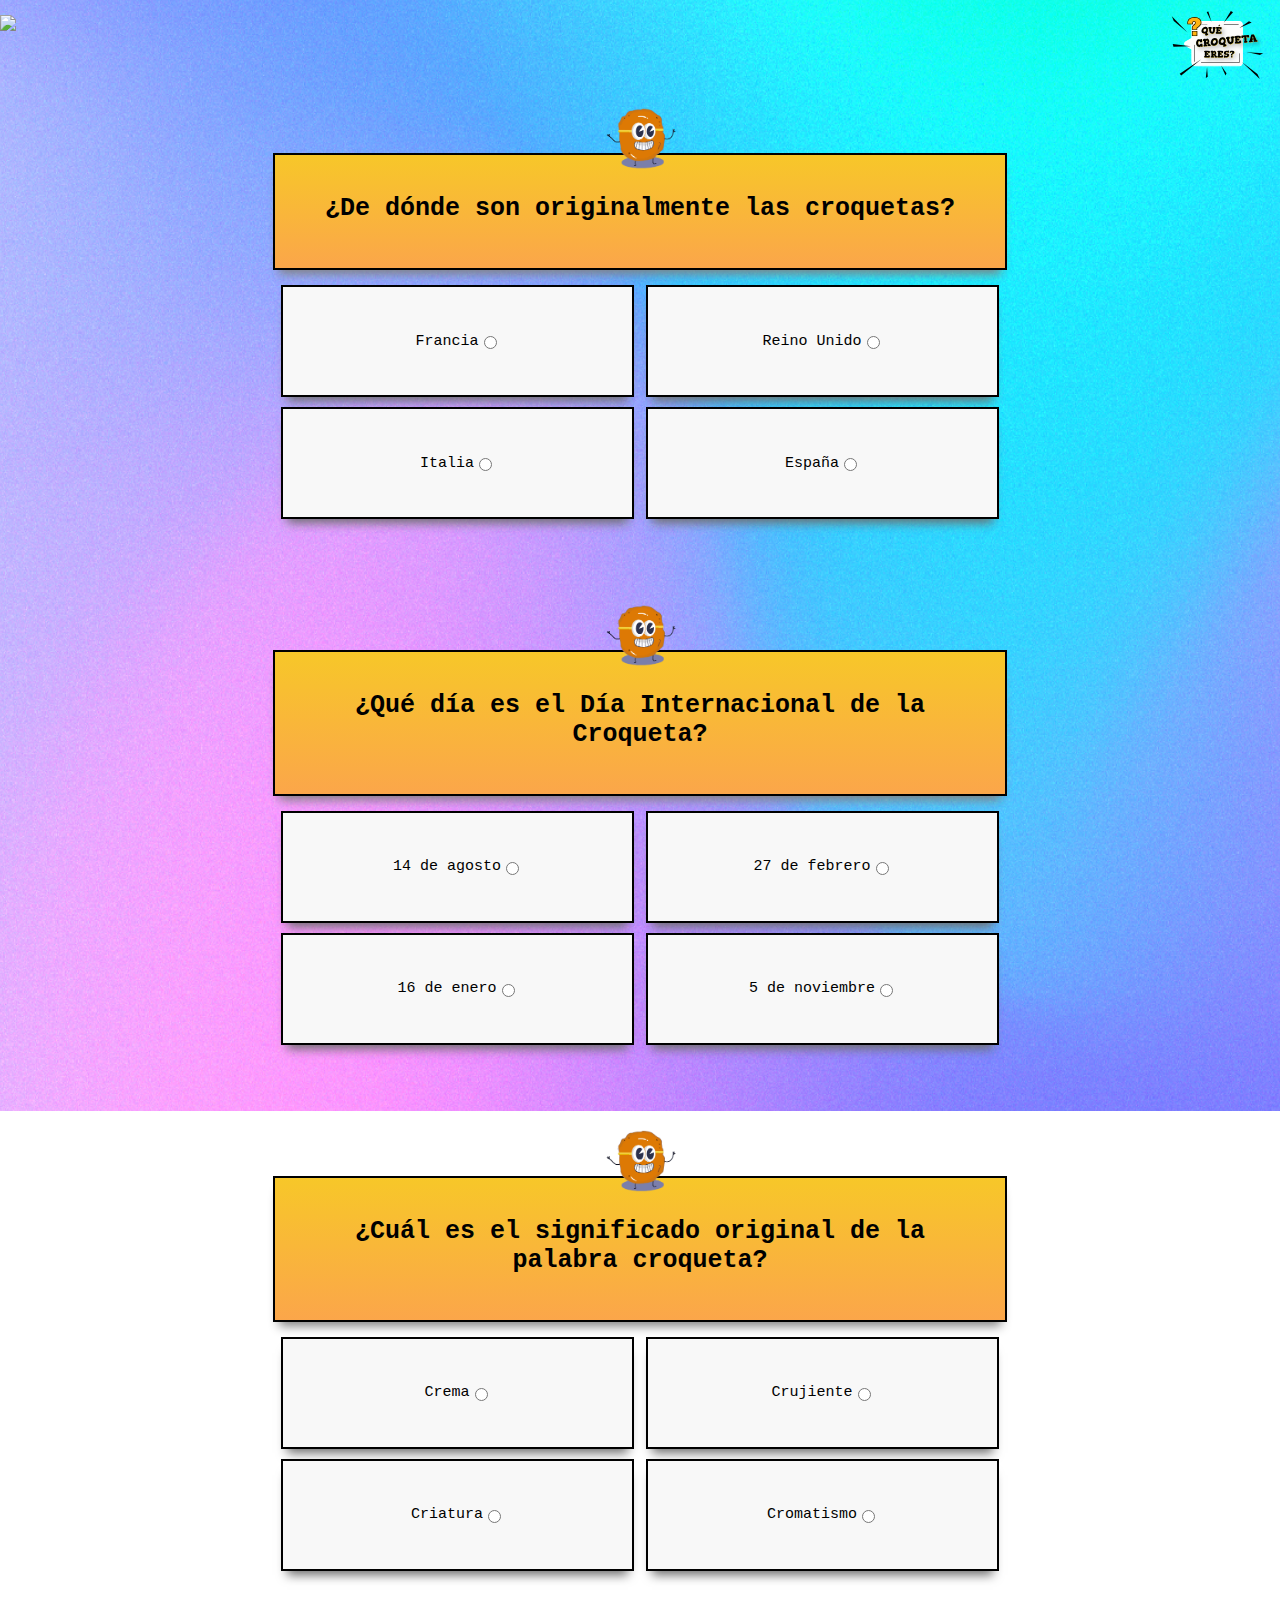
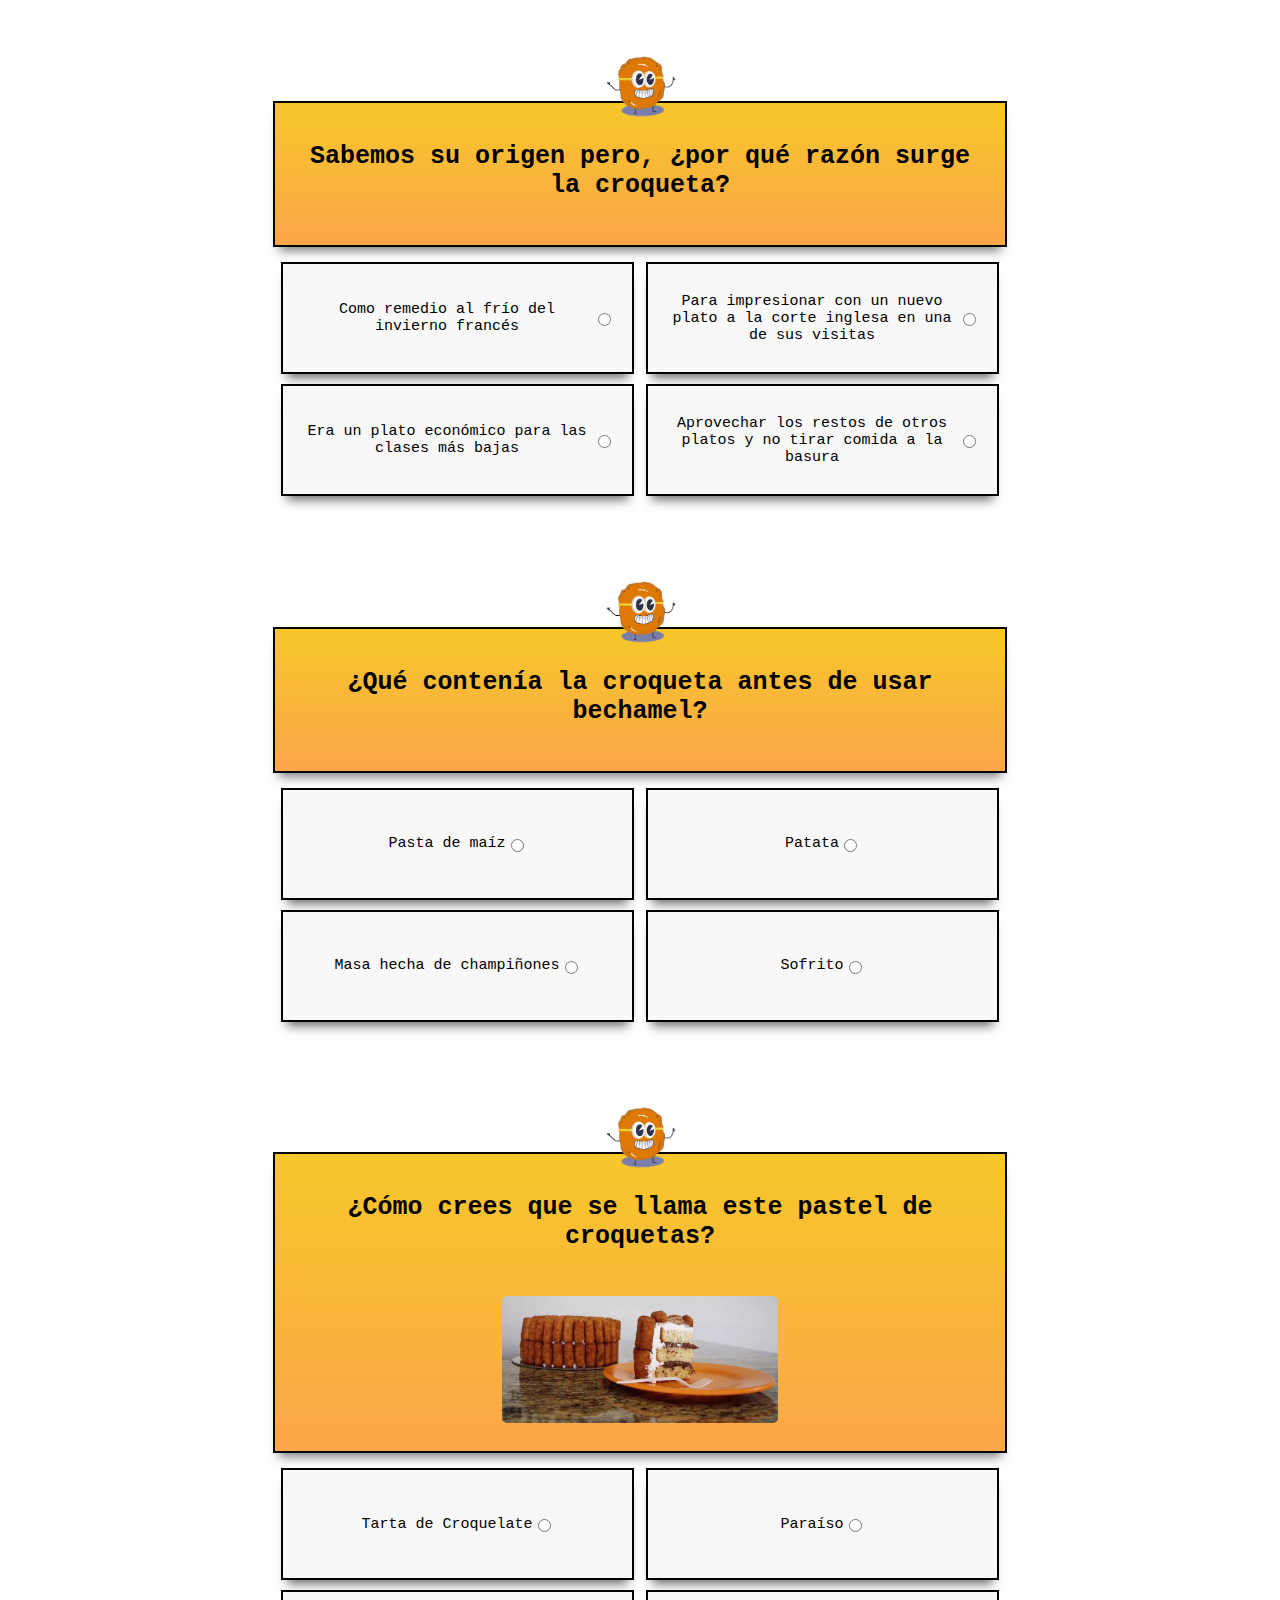
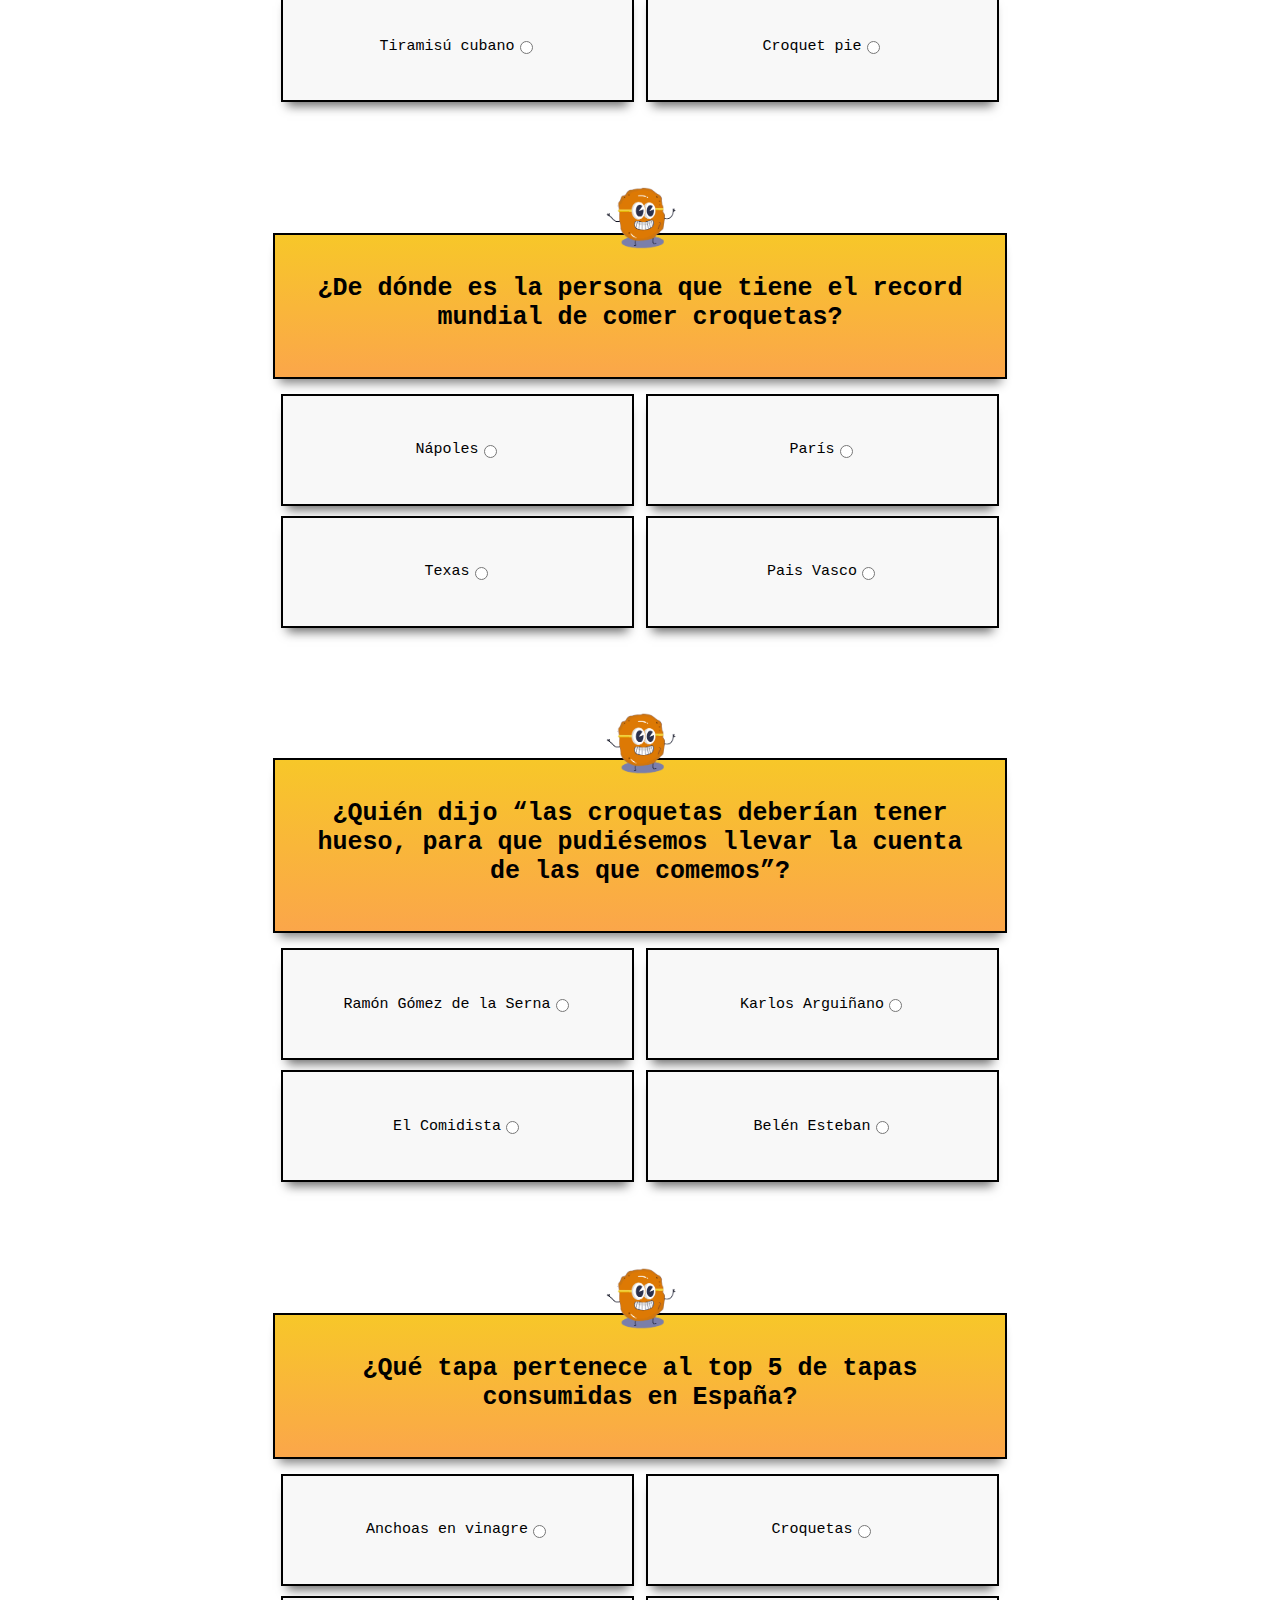
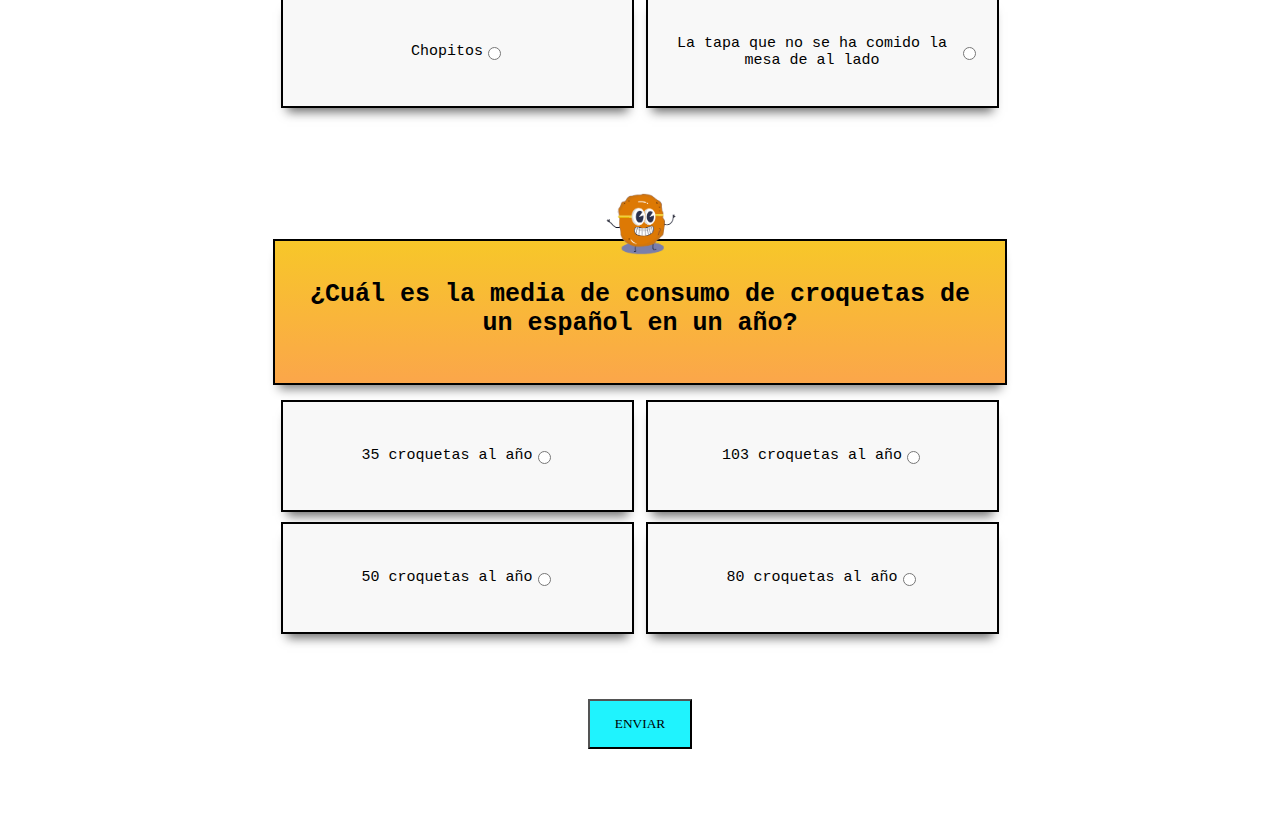
==== pages/quiz.html @ e708dcd0 "first commit" ====
<!DOCTYPE html>
<html lang="en">
<head>
    <meta charset="UTF-8">
    <meta http-equiv="X-UA-Compatible" content="IE=edge">
    <meta name="viewport" content="width=device-width, initial-scale=1.0">
    <title>Quiz</title>
    <link rel="stylesheet" href="/css/styles.css">
    <link rel="shortcut icon" href="/media/bg/favicon-05.png" type="image/x-icon">
</head>
<body class="body-quiz">

     <header class="header-div">
          <div class="atras-div">
               <a href="/index.html">
               <img src="https://img.icons8.com/ios/50/000000/back--v1.png" class="atras-img"/>
               </a>
          </div>
          <div id="logo-header-div">
               <img src="/media/bg/outlines/top-dcha-01.svg" alt="logo header" id="logo-header-img">
          </div>
     </header>
     <section id="formulario">
          <form name="formulario" class="clase-formulario" id="formulario1">
               
               <fieldset id="origen">
                    <div class="pregunta">
                         <img src="/media/bg/favicon-05.png" alt="croqueta-horizontal" class="croqueta-img-pregunta">
                         <legend>¿De dónde son originalmente las croquetas?</legend>
                    </div>     
                 
                       
                    <div class="respuestas-div">
     
                         <div class="respuestas-caja correcta1">
                              <label for="francia1">Francia</label>
                              <input id="francia1" type="radio" name="origen" value="Francia" required>
                         </div>
                         <div class="respuestas-caja incorrecta1">
                              <label for="reino-unido1">Reino Unido</label>
                              <input id="reino-unido1" type="radio" name="origen" value="Reino_Unido" required>
                         </div>
                
                         <div class="respuestas-caja incorrecta1">
                              <label for="italia1">Italia</label>
                              <input id="italia1" type="radio" name="origen" value="Italia" required>
                         </div>
                         <div class="respuestas-caja incorrecta1">
                              <label for="espanya1">España</label>
                              <input id="espanya1" type="radio" name="origen" value="España" required>
                         </div>
             
                    </div>
     
               </fieldset>
       
                <fieldset id="dia-internacional">
                    <div class="pregunta">
                         <img src="/media/bg/favicon-05.png" alt="croqueta-horizontal" class="croqueta-img-pregunta">
                         <legend>¿Qué día es el Día Internacional de la Croqueta?</legend>
                    </div>     
          
                    <div class="respuestas-div">
                         <div class="respuestas-caja incorrecta2">
                              <label for="dia14">14 de agosto</label>
                              <input id="dia14" type="radio" name="dia" value="14" required>
                         </div>
                         <div class="respuestas-caja incorrecta2">
                              <label for="dia27">27 de febrero</label>
                              <input id="dia27" type="radio" name="dia" value="27" required>
                         </div>
                         <div class="respuestas-caja correcta2">
                              <label for="dia16">16 de enero</label>
                              <input id="dia16" type="radio" name="dia" value="16" required>
                         </div>
                         <div class="respuestas-caja incorrecta2">
                              <label for="dia5">5 de noviembre</label>
                              <input id="dia5" type="radio" name="dia" value="5" required>
                         </div>
               </div>
       
               </fieldset>
       
               <fieldset id="significado">
                    <div class="pregunta">
                         <img src="/media/bg/favicon-05.png" alt="croqueta-horizontal" class="croqueta-img-pregunta">
                         <legend>¿Cuál es el significado original de la palabra croqueta?</legend>
                    </div>
          
                 <div class="respuestas-div">
                      <div class="respuestas-caja incorrecta3">
                         <label for="crema3">Crema</label>
                         <input id="crema3" type="radio" name="significado" value="crema" required>
                     </div>
                     <div class="respuestas-caja incorrecta3">
                         <label for="crujiente3">Crujiente
                         </label>
                         <input id="crujiente3" type="radio" name="significado" value="crujiente" required>
                    </div>
                   <div class="respuestas-caja correcta3">
                         <label for="criatura3">Criatura</label>
                         <input id="criatura3" type="radio" name="significado" value="criatura" required>
                    </div>
                    <div class="respuestas-caja incorrecta3">
                         <label for="cromatismo3">Cromatismo</label>
                        <input id="cromatismo3" type="radio" name="significado" value="cromatismo" required>
                    </div>
               </div>
       
               </fieldset>
       
               <fieldset id="razón">
                    <div class="pregunta">
                         <img src="/media/bg/favicon-05.png" alt="croqueta-horizontal" class="croqueta-img-pregunta">
                         <legend>Sabemos su origen pero, ¿por qué razón surge la croqueta?</legend>
                    </div>
                
                 <div class="respuestas-div">
                      <div class="respuestas-caja incorrecta4">
                         <label for="frio4">Como remedio al frío del invierno francés</label>
                         <input id="frio4" type="radio" name="razon" value="frio" required>
                     </div>
                     <div class="respuestas-caja incorrecta4">
                         <label for="corte4">Para impresionar con un nuevo plato a la corte inglesa en una de sus visitas
                         </label>
                         <input id="corte4" type="radio" name="razon" value="corte" required>
                    </div>
                   <div class="respuestas-caja incorrecta4">
                         <label for="economica4">Era un plato económico para las clases más bajas </label>
                         <input id="economica4" type="radio" name="razon" value="economico" required>
                    </div>
                    <div class="respuestas-caja correcta4">
                         <label for="aprovechar4">Aprovechar los restos de otros platos y no tirar comida a la basura</label>
                        <input id="aprovechar4" type="radio" name="razon" value="aprovechar" required>
                    </div>
               </div>
       
               </fieldset>
          
         
               <fieldset id="bechamel">
                    <div class="pregunta">
                         <img src="/media/bg/favicon-05.png" alt="croqueta-horizontal" class="croqueta-img-pregunta">
                         <legend>¿Qué contenía la croqueta antes de usar bechamel?</legend>
                    </div>

                 <div class="respuestas-div">
                      <div class="respuestas-caja incorrecta5">
                         <label for="maiz5">Pasta de maíz</label>
                         <input id="maiz5" type="radio" name="contenido" value="maiz" required>
                     </div>
                     <div class="respuestas-caja correcta5">
                         <label for="patata5">Patata
                         </label>
                         <input id="patata5" type="radio" name="contenido" value="patata" required>
                    </div>
                   <div class="respuestas-caja incorrecta5">
                         <label for="champiñones5">Masa hecha de champiñones</label>
                         <input id="champiñones5" type="radio" name="contenido" value="champiñones" required>
                    </div>
                    <div class="respuestas-caja incorrecta5">
                         <label for="sofrito5">Sofrito</label>
                        <input id="sofrito5" type="radio" name="contenido" value="sofrito" required>
                    </div>
               </div>
       
               </fieldset>
     
               <fieldset id="pastel">
                    <div class="pregunta">
                         <img src="/media/bg/favicon-05.png" alt="croqueta-horizontal" class="croqueta-img-pregunta">
                         <legend>¿Cómo crees que se llama este pastel de croquetas?</legend>
                         <img src="/media/tarta_croquetas.jpg" alt="tarta-croquetas" id="foto-tarta">
                    </div>
                 <div class="respuestas-div">
                      <div class="respuestas-caja incorrecta6">
                         <label for="croquelate6">Tarta de Croquelate</label>
                         <input id="croquelate6" type="radio" name="pastel" value="croquelate" required>
                     </div>
                     <div class="respuestas-caja incorrecta6">
                         <label for="paraiso6">Paraíso
                         </label>
                         <input id="paraiso6" type="radio" name="pastel" value="paraiso" required>
                    </div>
                   <div class="respuestas-caja correcta6">
                         <label for="cubano6">Tiramisú cubano</label>
                         <input id="cubano6" type="radio" name="pastel" value="cubano" required>
                    </div>
                    <div class="respuestas-caja incorrecta6">
                         <label for="croquet6">Croquet pie</label>
                        <input id="croquet6" type="radio" name="pastel" value="croquet" required>
                    </div>
               </div>
       
               </fieldset>
       
               <fieldset id="record-mundial">
                    <div class="pregunta">
                         <img src="/media/bg/favicon-05.png" alt="croqueta-horizontal" class="croqueta-img-pregunta">
                         <legend>¿De dónde es la persona que tiene el record mundial de comer croquetas?</legend>
                    </div>
                
                 <div class="respuestas-div">
                      <div class="respuestas-caja incorrecta7">
                         <label for="napoles7">Nápoles</label>
                         <input id="napoles7" type="radio" name="record" value="napoles" required>
                     </div>
                     <div class="respuestas-caja incorrecta7">
                         <label for="paris7">París
                         </label>
                         <input id="paris7" type="radio" name="record" value="paris" required>
                    </div>
                   <div class="respuestas-caja incorrecta7">
                         <label for="texas7">Texas</label>
                         <input id="texas7" type="radio" name="record" value="texas" required>
                    </div>
                    <div class="respuestas-caja correcta7">
                         <label for="pais-vasco7">Pais Vasco</label>
                        <input id="pais-vasco7" type="radio" name="record" value="pais_vasco" required>
                    </div>
               </div>
       
               </fieldset>
       
               <fieldset id="quote">
                    <div class="pregunta">
                         <img src="/media/bg/favicon-05.png" alt="croqueta-horizontal" class="croqueta-img-pregunta">
                         <legend>¿Quién dijo “las croquetas deberían tener hueso, para que pudiésemos llevar la cuenta de las que comemos”?</legend>
                    </div>
                 
                 <div class="respuestas-div">
                      <div class="respuestas-caja correcta8">
                         <label for="ramon8">Ramón Gómez de la Serna</label>
                         <input id="ramon8" type="radio" name="dicho" value="ramon" required>
                     </div>
                     <div class="respuestas-caja incorrecta8">
                         <label for="karlos8">Karlos Arguiñano
                         </label>
                         <input id="karlos8" type="radio" name="dicho" value="karlos" required>
                    </div>
                   <div class="respuestas-caja incorrecta8">
                         <label for="comidista8">El Comidista</label>
                         <input id="comidista8" type="radio" name="dicho" value="comidista" required>
                    </div>
                    <div class="respuestas-caja incorrecta8">
                         <label for="belen8">Belén Esteban</label>
                        <input id="belen8" type="radio" name="dicho" value="belen" required>
                    </div>
               </div>
       
               </fieldset>
       
               <fieldset id="top5">
                    <div class="pregunta">
                         <img src="/media/bg/favicon-05.png" alt="croqueta-horizontal" class="croqueta-img-pregunta">
                         <legend>¿Qué tapa pertenece al top 5 de tapas consumidas en España?</legend>
                    </div> 
            
                 <div class="respuestas-div">
                      <div class="respuestas-caja incorrecta9">
                         <label for="tapas1">Anchoas en vinagre</label>
                         <input id="tapas1" type="radio" name="top" value="anchoas">
                     </div>
                     <div class="respuestas-caja correcta9">
                         <label for="tapas2">Croquetas
                         </label>
                         <input id="tapas2" type="radio" name="top" value="croquetas">
                    </div>
                   <div class="respuestas-caja incorrecta9">
                         <label for="tapas3">Chopitos</label>
                         <input id="tapas3" type="radio" name="top" value="chopitos">
                    </div>
                    <div class="respuestas-caja incorrecta9">
                         <label for="tapas4">La tapa que no se ha comido la mesa de al lado</label>
                        <input id="tapas4" type="radio" name="top" value="lado">
                    </div>
               </div>
       
               </fieldset>
      
               <fieldset id="consumo-medio">
                    <div class="pregunta">
                         <img src="/media/bg/favicon-05.png" alt="croqueta-horizontal" class="croqueta-img-pregunta">
                         <legend>¿Cuál es la media de consumo de croquetas de un español en un año?</legend>
                    </div>
                 
                 <div class="respuestas-div">
                      <div class="respuestas-caja incorrecta10">
                         <label for="35-croquetas">35 croquetas al año</label>
                         <input id="35-croquetas" type="radio" name="media" value="35" required>
                     </div>
                     <div class="respuestas-caja incorrecta10">
                         <label for="103-croquetas">103 croquetas al año
                         </label>
                         <input id="103-croquetas" type="radio" name="media" value="103" required>
                    </div>
                   <div class="respuestas-caja incorrecta10">
                         <label for="50-croquetas">50 croquetas al año</label>
                         <input id="50-croquetas" type="radio" name="media" value="50" required>
                    </div>
                    <div class="respuestas-caja correcta10">
                         <label for="80-croquetas">80 croquetas al año</label>
                        <input id="80-croquetas" type="radio" name="media" value="80" required>
                    </div>
               </div>
       
               </fieldset>  


            <section id="boton-submit">
               <button type="submit" class="submit-button">ENVIAR</button>
            </section>

          </form>
    </section>
    <section id="div-resultados">
     <div name="close" id="container-foto-resultado">
          <div id="close-button" onclick="closeFunction()">X
          </div>
     </div>
    </section>
    <div name="reset" id="reset-button-div"></div>
<script src="/js/script.js"></script>
</body>
</html>
---- css/styles.css ----
html, body {
	width: 100%;
    height: 100%;
    margin: 0;
}

/* *{
    border: 2px dotted red; ;
}   */

@import url('https://fonts.googleapis.com/css2?family=Acme&display=swap');
@import url('https://fonts.googleapis.com/css2?family=Gorditas:wght@400;700&display=swap');
/*font-family: 'Gorditas', cursive;*/

/*_________INDEX__________*/
#body-index{
    display: flex;
    background-image: url(/media/bg/background-01.svg);
    background-size: cover;
    background-repeat: no-repeat;
    background-position: center;
    background-attachment: fixed;
    height: 90vh;
    flex-direction: column;
    align-items: center;
    place-content: space-between;
}


/*boton Empezar Index*/
.button-div{
    display: flex;
    align-self: flex-end;
    width: 100%;
    flex-direction: column;
    align-items: center;
}

.button-img{
    display: flex;
    justify-content: center;
    max-width: 300px;
    height: auto;
    width: 90%;
    transition: all .2s ease-in-out;
}

.button-img:hover{
    transform: scale(1.1);
}

#anchorDiv{
    display: flex;
    justify-content: center;
}



/*Croqueta img*/
.croqueta-img{
    max-width: 320px;
    width: 90%;
}
.croqueta-div{
    display: flex;
    width: 100%;
    margin-top: 30px;
    justify-content: center;
}

/*div párrafo*/
.div-parr{
    display: flex;
    width: 100%;
    justify-content: center;
    max-width: 300px;
}
.parr-index{
    font-family:monospace;
    margin-top: 0;
    text-align: center;
    font-size: 21px;
    margin-left: 9px;
    margin-right: 9px;
}




/*________QUIZ PAGE_______*/
.body-quiz {
    background-image: url(/media/bg/background-01.svg);
    background-size: cover;
    background-repeat: no-repeat;
    background-position: center;
    background-attachment: fixed;
}

fieldset{
    height: 100%;
    margin-top: 60px;
    border: none;
    display: flex;
    flex-direction: column;
    align-items: center;
    margin-left: 0;
    margin-right: 0;
    padding-bottom: 131px;
}

.croqueta-img-pregunta{
    z-index: 1;
    margin-top: -100px;
    width: 75px;
}



/*boton atras*/
.atras-img{
    transition: all .2s ease-in-out;
   
}
.atras:hover{
    transform: scale(1.1);
}
.atras-div{
    display: flex;
    align-items: flex-start;
    margin-top: 15px;
}



/* imagen HEADER */
.header-div{
    display: flex;
    justify-content: space-between;
    width: 100%;
    height: fit-content;
    
}
#logo-header-div{
    margin-top: 6px;
    margin-right: 5px;
}

#logo-header-img{
    min-width: 105px;
    margin-right: 5px;

}



/*QUIZ*/
.tarjeta img{
    display: block;
    margin: 10px auto;
    max-width: 300px;
    max-height: 100px;
    text-align: center;
    width: 130px;
    height: 90px;
    border-radius: 10px;
}

.tarjeta img:hover{
    opacity: 0.6;
    transition: 0.3s;
}

legend{
    padding-bottom: 45px;
    padding-top: 10px;
    padding-left: 20px;
    padding-right: 20px;
}


.pregunta{
    border: 2px solid black;
    font-weight: bold;
    text-align: center;
    color: black;
    font-size: 25px;
    font-family: monospace;
    opacity: 100%;
    height: fit-content;
    box-shadow: 0px 10px 10px -6px grey;
    background: linear-gradient(rgb(247, 199, 41), #fba64a);
    min-width: fit-content;
    width: 100%;
}

.respuestas-div{
    text-align: center;
    display: flex;
    flex-direction: column;
    border-radius: 5px;
    justify-content: center;
    width: 100%;
}

.respuestas-caja{
    border: 2px solid black;
    background-color: #f8f8f8;
    padding: 18px;
    margin-top: 10px;
    height: 40px;
    box-shadow: 0px 10px 10px -6px rgb(109 109 109);
    display: flex;
    justify-content: center;
    align-items: center;
}


label{
    color: rgb(0, 0, 0);
    text-align: center;
    font-family: monospace;
    font-size: 15px;
}

.myStyle{
    background-color: green;
}

.myStyle1{
    background-color: red;
}


#botones-final{
    display: flex;
    flex-direction: row;
    justify-content: space-around;
    padding: 15px;
}


/*CLOSE button*/
#close-button{
    padding: 10px;
	width: 50px;
	cursor: pointer;
	margin-top: 10px;
	margin-bottom: 10px;
	display: inline-block;
    color: white;
    font-size: 25px;
    font-family: fantasy;
    font-weight:bolder;
    text-align: center;
    opacity: 0;
}

#close-button:hover{
	opacity: .8;
}


/*RESET button*/
#reset-button-div{
    display: none;
    flex-direction: row;
    justify-content: space-around;
    padding: 15px;
}

#reset-button{
    background-color: #cc4cd8;
    color: white;
    padding: 15px 25px;
    text-decoration: none;
    font-family: 'Gorditas', cursive;
}
#reset-button:hover{
    background-color: #1ff3fe;
    color: black;
  }



/*boton radius*/
/* input{
    opacity: .0;
} */


#foto-tarta{
    max-width: 276px;
    margin-bottom: 20px;
    border-radius: 5px;
}


/*submit button*/

.submit-button {
    background-color: #1ff3fe;
    color: black;
    padding: 15px 25px;
    text-decoration: none;
    font-family: 'Gorditas', cursive;
  }
  
  .submit-button:hover {
    background-color: #cc4cd8;
    color: white;
  }

   #boton-submit{
    display: flex;
    justify-content: center;
   }


  .container{
    width: 100%;
    height: 100vh;
    position: fixed;
    margin: 0;
    padding: 0;
    display: flex;
    background-color: rgb(41 41 41 / 90%);
    flex-direction: column;
    align-content: center;
    align-items: center;
    justify-content: center;
    bottom: 0px;
}

.div-resultados{
    width: 100%;
    display: flex;
    animation-timing-function: ease-in-out;
}


.clasefoto{
    width: 80%;
    height: auto;
    text-align: center;
    border-radius: 10px;
    border: 4px solid black;
}

.claseparrafo{
    font-size: 20px;
    font-family: monospace;
    font-weight: bolder;
    text-decoration: underline;
    color: white;

}





/*MEDIA QUERY*/
@media only screen and (min-width: 768px) {
   

    .body-quiz{
        flex-wrap: wrap;
        min-width: none;
        justify-content: center;
    }

 /*    .pregunta{
       min-width: fit-content;
    } */

    .respuestas-div{
        display: flex;
        flex-wrap: wrap;
        flex-direction: row;
        margin-top: 10px;
        justify-content: space-around;
        
    }

    .respuestas-caja {
        width: 100%;
        height: 8vh;
        margin: 5px;
        max-width: 43%;
    }

    #formulario{
        width: 100%;
    justify-content: center;
    display: flex;
    }

    .clasefoto{
        width: 50%;
    }

    .clase-formulario{
        max-width: 100%;
    }

    fieldset{
        height: auto;
        padding-bottom: 60px;
        max-width: 730px;
    }

 
  }
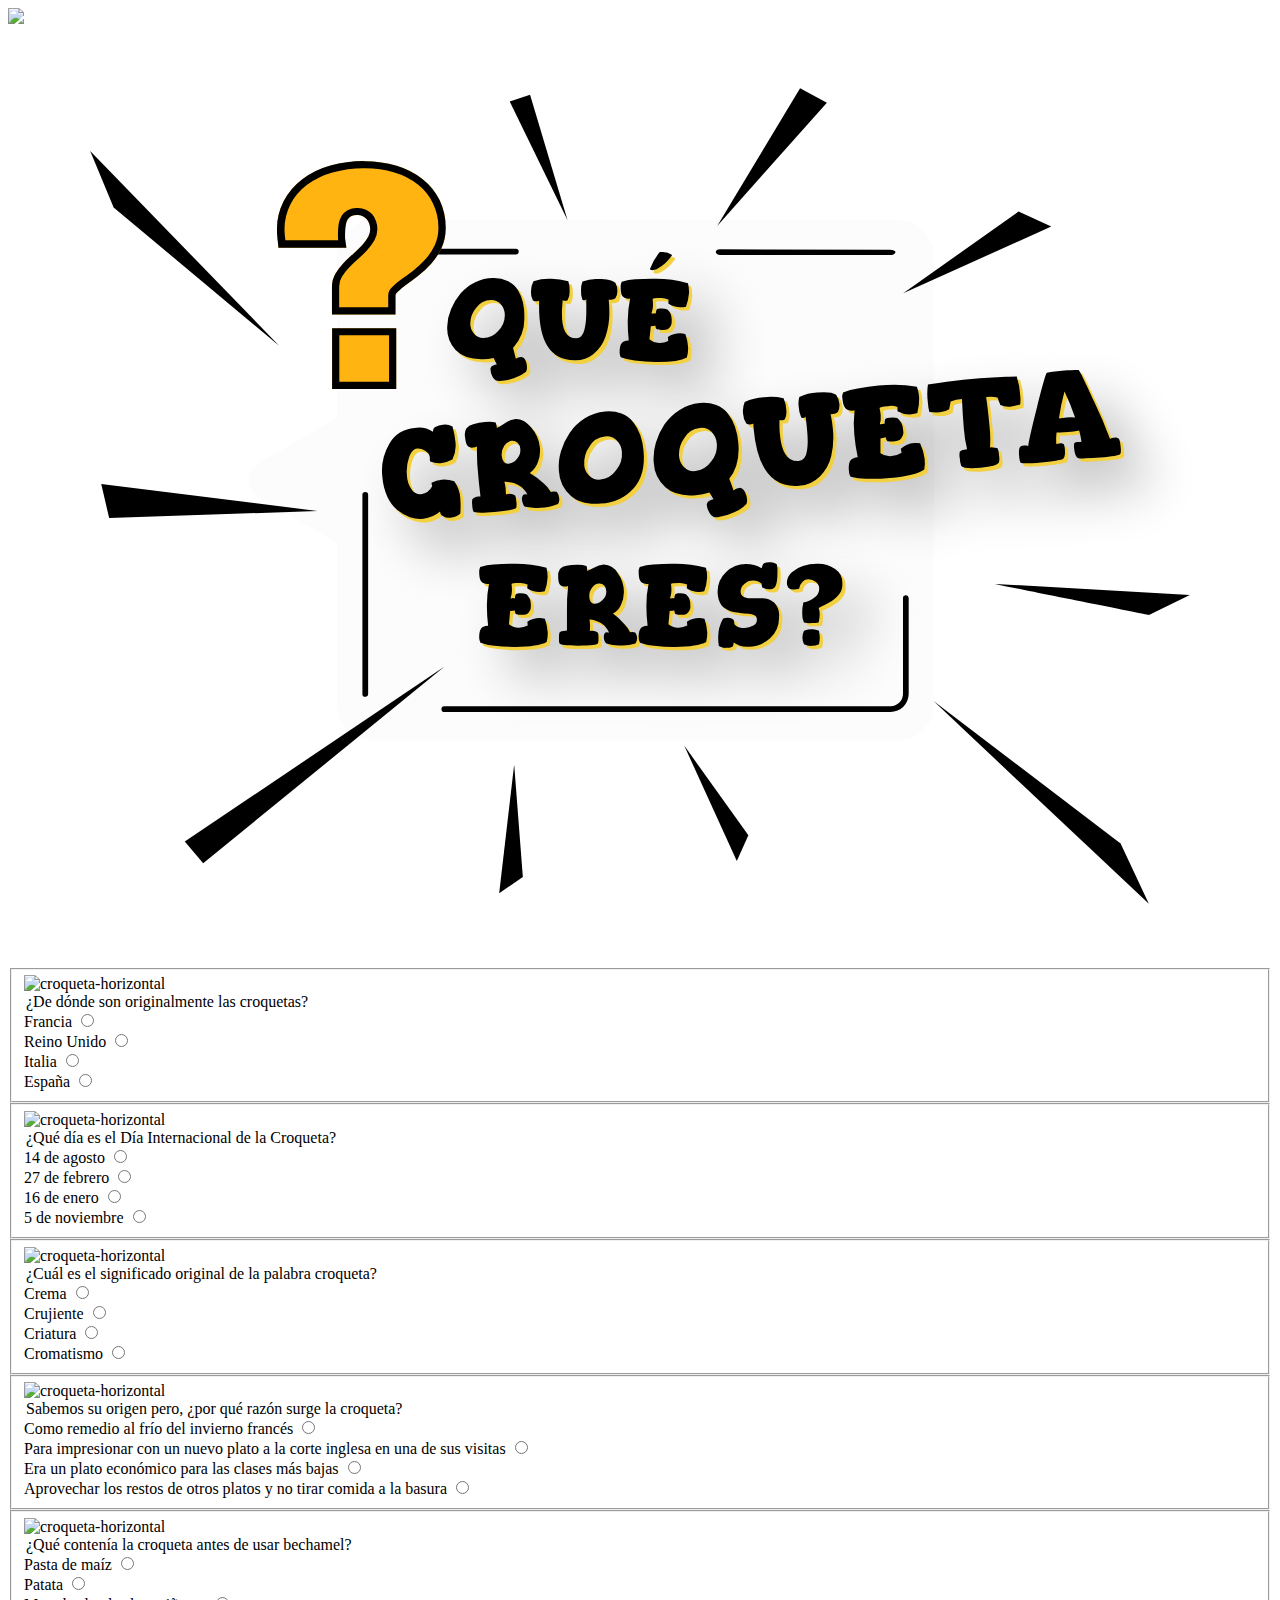
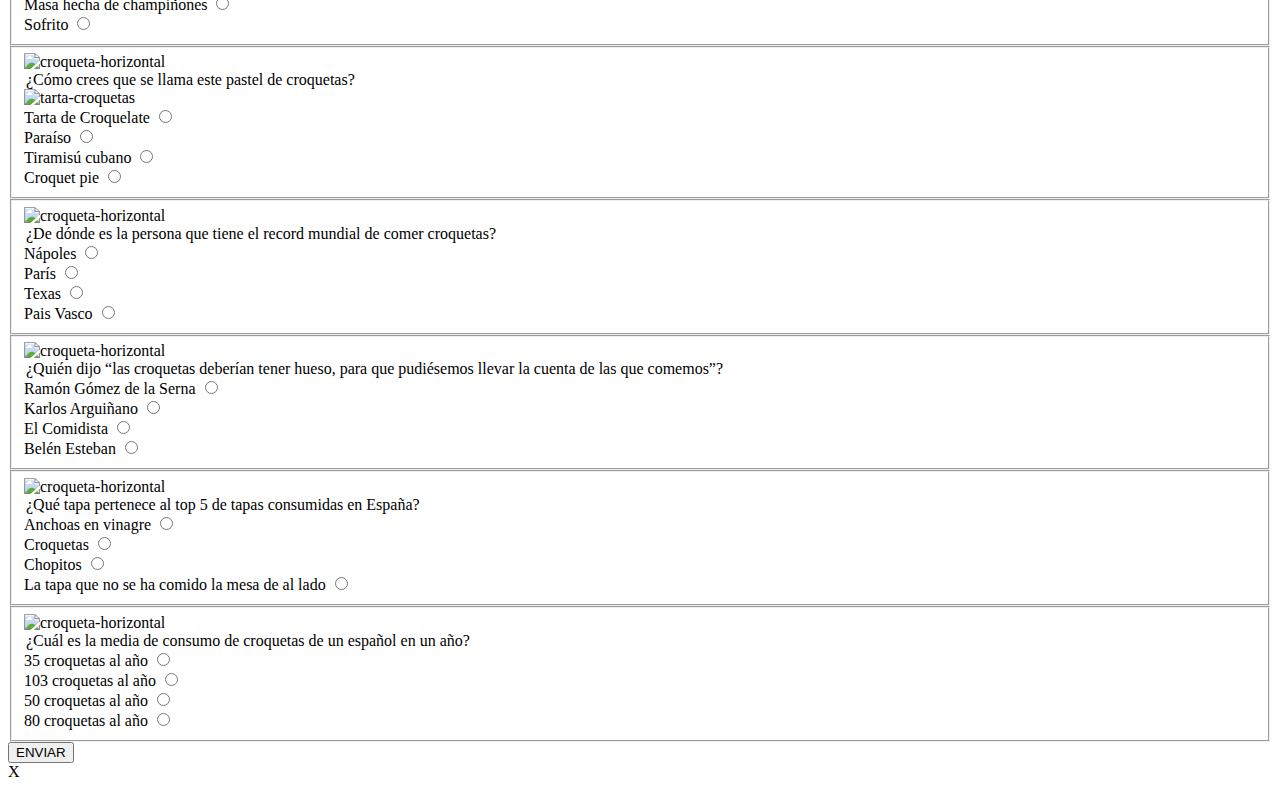
==== commit ca890c2c: "UPDATE: remove / quiz.html" ====
--- a/pages/quiz.html
+++ b/pages/quiz.html
@@ -5,8 +5,8 @@
     <meta http-equiv="X-UA-Compatible" content="IE=edge">
     <meta name="viewport" content="width=device-width, initial-scale=1.0">
     <title>Quiz</title>
-    <link rel="stylesheet" href="/css/styles.css">
-    <link rel="shortcut icon" href="/media/bg/favicon-05.png" type="image/x-icon">
+    <link rel="stylesheet" href="css/styles.css">
+    <link rel="shortcut icon" href="media/bg/favicon-05.png" type="image/x-icon">
 </head>
 <body class="body-quiz">
 
@@ -25,7 +25,7 @@
                
                <fieldset id="origen">
                     <div class="pregunta">
-                         <img src="/media/bg/favicon-05.png" alt="croqueta-horizontal" class="croqueta-img-pregunta">
+                         <img src="media/bg/favicon-05.png" alt="croqueta-horizontal" class="croqueta-img-pregunta">
                          <legend>¿De dónde son originalmente las croquetas?</legend>
                     </div>     
                  
@@ -56,7 +56,7 @@
        
                 <fieldset id="dia-internacional">
                     <div class="pregunta">
-                         <img src="/media/bg/favicon-05.png" alt="croqueta-horizontal" class="croqueta-img-pregunta">
+                         <img src="media/bg/favicon-05.png" alt="croqueta-horizontal" class="croqueta-img-pregunta">
                          <legend>¿Qué día es el Día Internacional de la Croqueta?</legend>
                     </div>     
           
@@ -83,7 +83,7 @@
        
                <fieldset id="significado">
                     <div class="pregunta">
-                         <img src="/media/bg/favicon-05.png" alt="croqueta-horizontal" class="croqueta-img-pregunta">
+                         <img src="media/bg/favicon-05.png" alt="croqueta-horizontal" class="croqueta-img-pregunta">
                          <legend>¿Cuál es el significado original de la palabra croqueta?</legend>
                     </div>
           
@@ -111,7 +111,7 @@
        
                <fieldset id="razón">
                     <div class="pregunta">
-                         <img src="/media/bg/favicon-05.png" alt="croqueta-horizontal" class="croqueta-img-pregunta">
+                         <img src="media/bg/favicon-05.png" alt="croqueta-horizontal" class="croqueta-img-pregunta">
                          <legend>Sabemos su origen pero, ¿por qué razón surge la croqueta?</legend>
                     </div>
                 
@@ -140,7 +140,7 @@
          
                <fieldset id="bechamel">
                     <div class="pregunta">
-                         <img src="/media/bg/favicon-05.png" alt="croqueta-horizontal" class="croqueta-img-pregunta">
+                         <img src="media/bg/favicon-05.png" alt="croqueta-horizontal" class="croqueta-img-pregunta">
                          <legend>¿Qué contenía la croqueta antes de usar bechamel?</legend>
                     </div>
 
@@ -168,9 +168,9 @@
      
                <fieldset id="pastel">
                     <div class="pregunta">
-                         <img src="/media/bg/favicon-05.png" alt="croqueta-horizontal" class="croqueta-img-pregunta">
+                         <img src="media/bg/favicon-05.png" alt="croqueta-horizontal" class="croqueta-img-pregunta">
                          <legend>¿Cómo crees que se llama este pastel de croquetas?</legend>
-                         <img src="/media/tarta_croquetas.jpg" alt="tarta-croquetas" id="foto-tarta">
+                         <img src="media/tarta_croquetas.jpg" alt="tarta-croquetas" id="foto-tarta">
                     </div>
                  <div class="respuestas-div">
                       <div class="respuestas-caja incorrecta6">
@@ -196,7 +196,7 @@
        
                <fieldset id="record-mundial">
                     <div class="pregunta">
-                         <img src="/media/bg/favicon-05.png" alt="croqueta-horizontal" class="croqueta-img-pregunta">
+                         <img src="media/bg/favicon-05.png" alt="croqueta-horizontal" class="croqueta-img-pregunta">
                          <legend>¿De dónde es la persona que tiene el record mundial de comer croquetas?</legend>
                     </div>
                 
@@ -224,7 +224,7 @@
        
                <fieldset id="quote">
                     <div class="pregunta">
-                         <img src="/media/bg/favicon-05.png" alt="croqueta-horizontal" class="croqueta-img-pregunta">
+                         <img src="media/bg/favicon-05.png" alt="croqueta-horizontal" class="croqueta-img-pregunta">
                          <legend>¿Quién dijo “las croquetas deberían tener hueso, para que pudiésemos llevar la cuenta de las que comemos”?</legend>
                     </div>
                  
@@ -252,7 +252,7 @@
        
                <fieldset id="top5">
                     <div class="pregunta">
-                         <img src="/media/bg/favicon-05.png" alt="croqueta-horizontal" class="croqueta-img-pregunta">
+                         <img src="media/bg/favicon-05.png" alt="croqueta-horizontal" class="croqueta-img-pregunta">
                          <legend>¿Qué tapa pertenece al top 5 de tapas consumidas en España?</legend>
                     </div> 
             
@@ -280,7 +280,7 @@
       
                <fieldset id="consumo-medio">
                     <div class="pregunta">
-                         <img src="/media/bg/favicon-05.png" alt="croqueta-horizontal" class="croqueta-img-pregunta">
+                         <img src="media/bg/favicon-05.png" alt="croqueta-horizontal" class="croqueta-img-pregunta">
                          <legend>¿Cuál es la media de consumo de croquetas de un español en un año?</legend>
                     </div>
                  
@@ -320,6 +320,6 @@
      </div>
     </section>
     <div name="reset" id="reset-button-div"></div>
-<script src="/js/script.js"></script>
+<script src="js/script.js"></script>
 </body>
-</html>+</html>
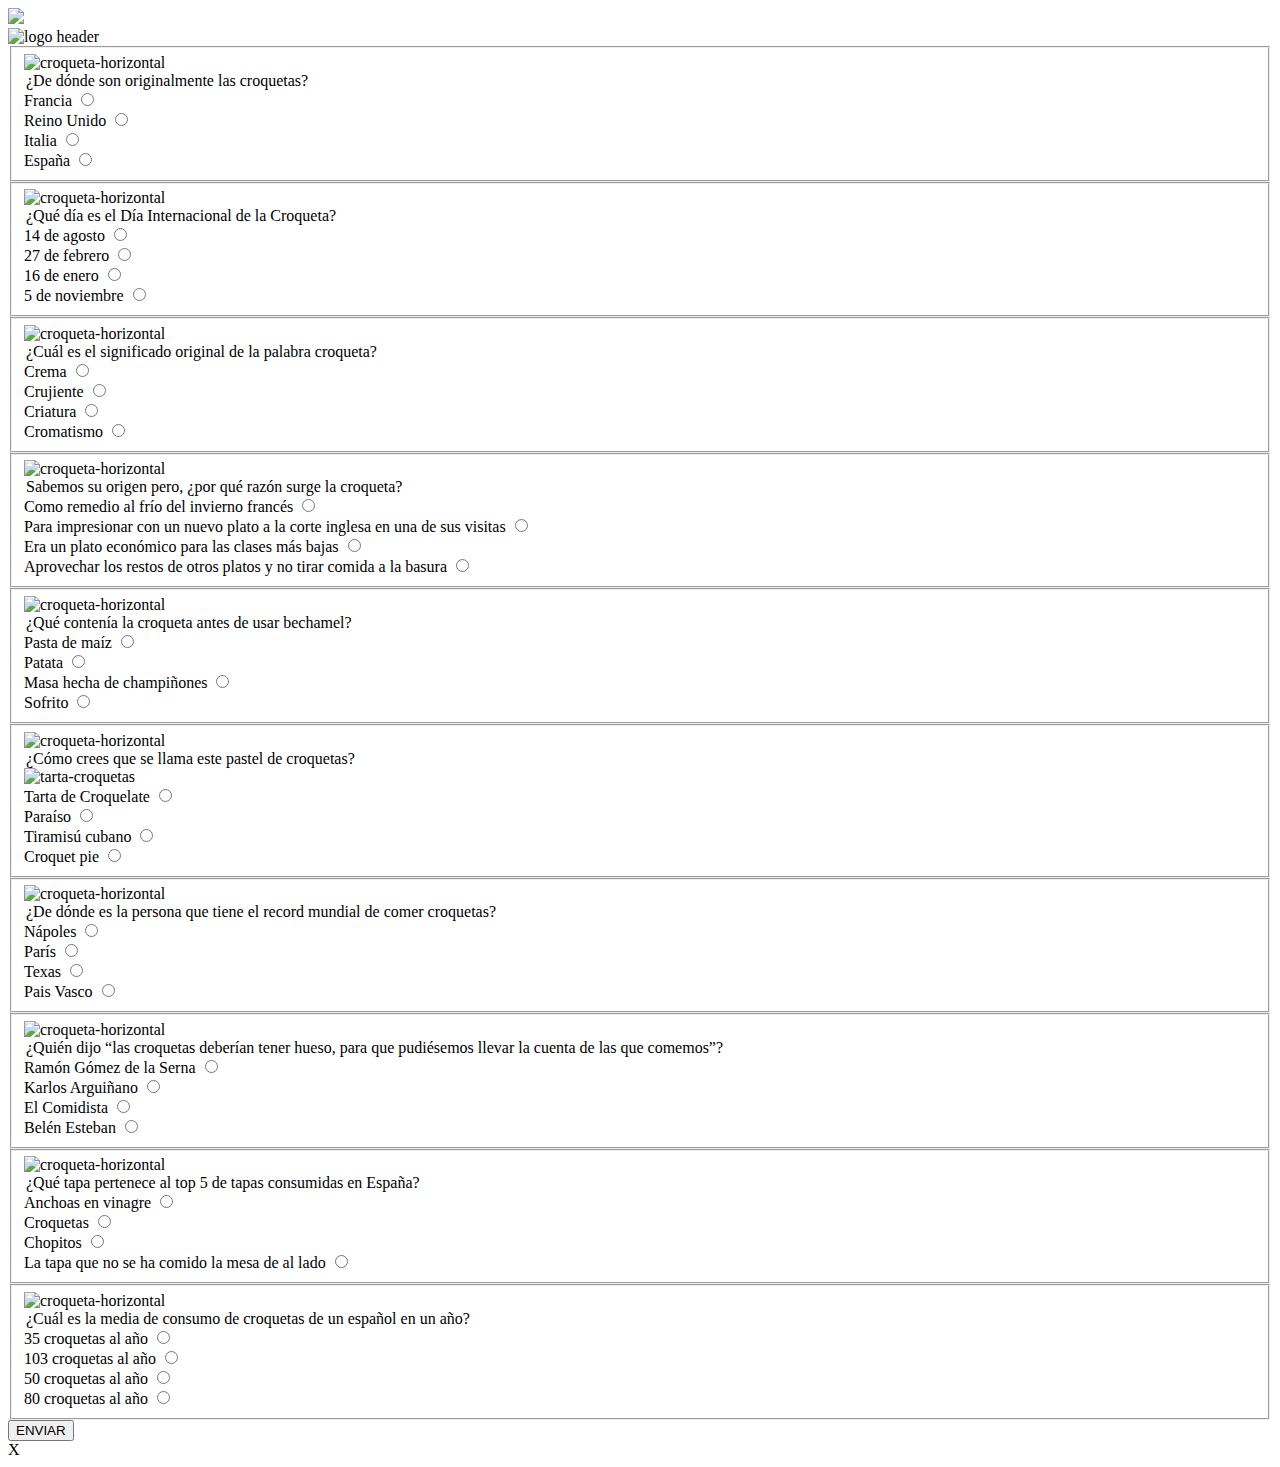
==== commit 3833ad42: "UPDATE: remove 2 more /" ====
--- a/pages/quiz.html
+++ b/pages/quiz.html
@@ -12,12 +12,12 @@
 
      <header class="header-div">
           <div class="atras-div">
-               <a href="/index.html">
+               <a href="index.html">
                <img src="https://img.icons8.com/ios/50/000000/back--v1.png" class="atras-img"/>
                </a>
           </div>
           <div id="logo-header-div">
-               <img src="/media/bg/outlines/top-dcha-01.svg" alt="logo header" id="logo-header-img">
+               <img src="media/bg/outlines/top-dcha-01.svg" alt="logo header" id="logo-header-img">
           </div>
      </header>
      <section id="formulario">
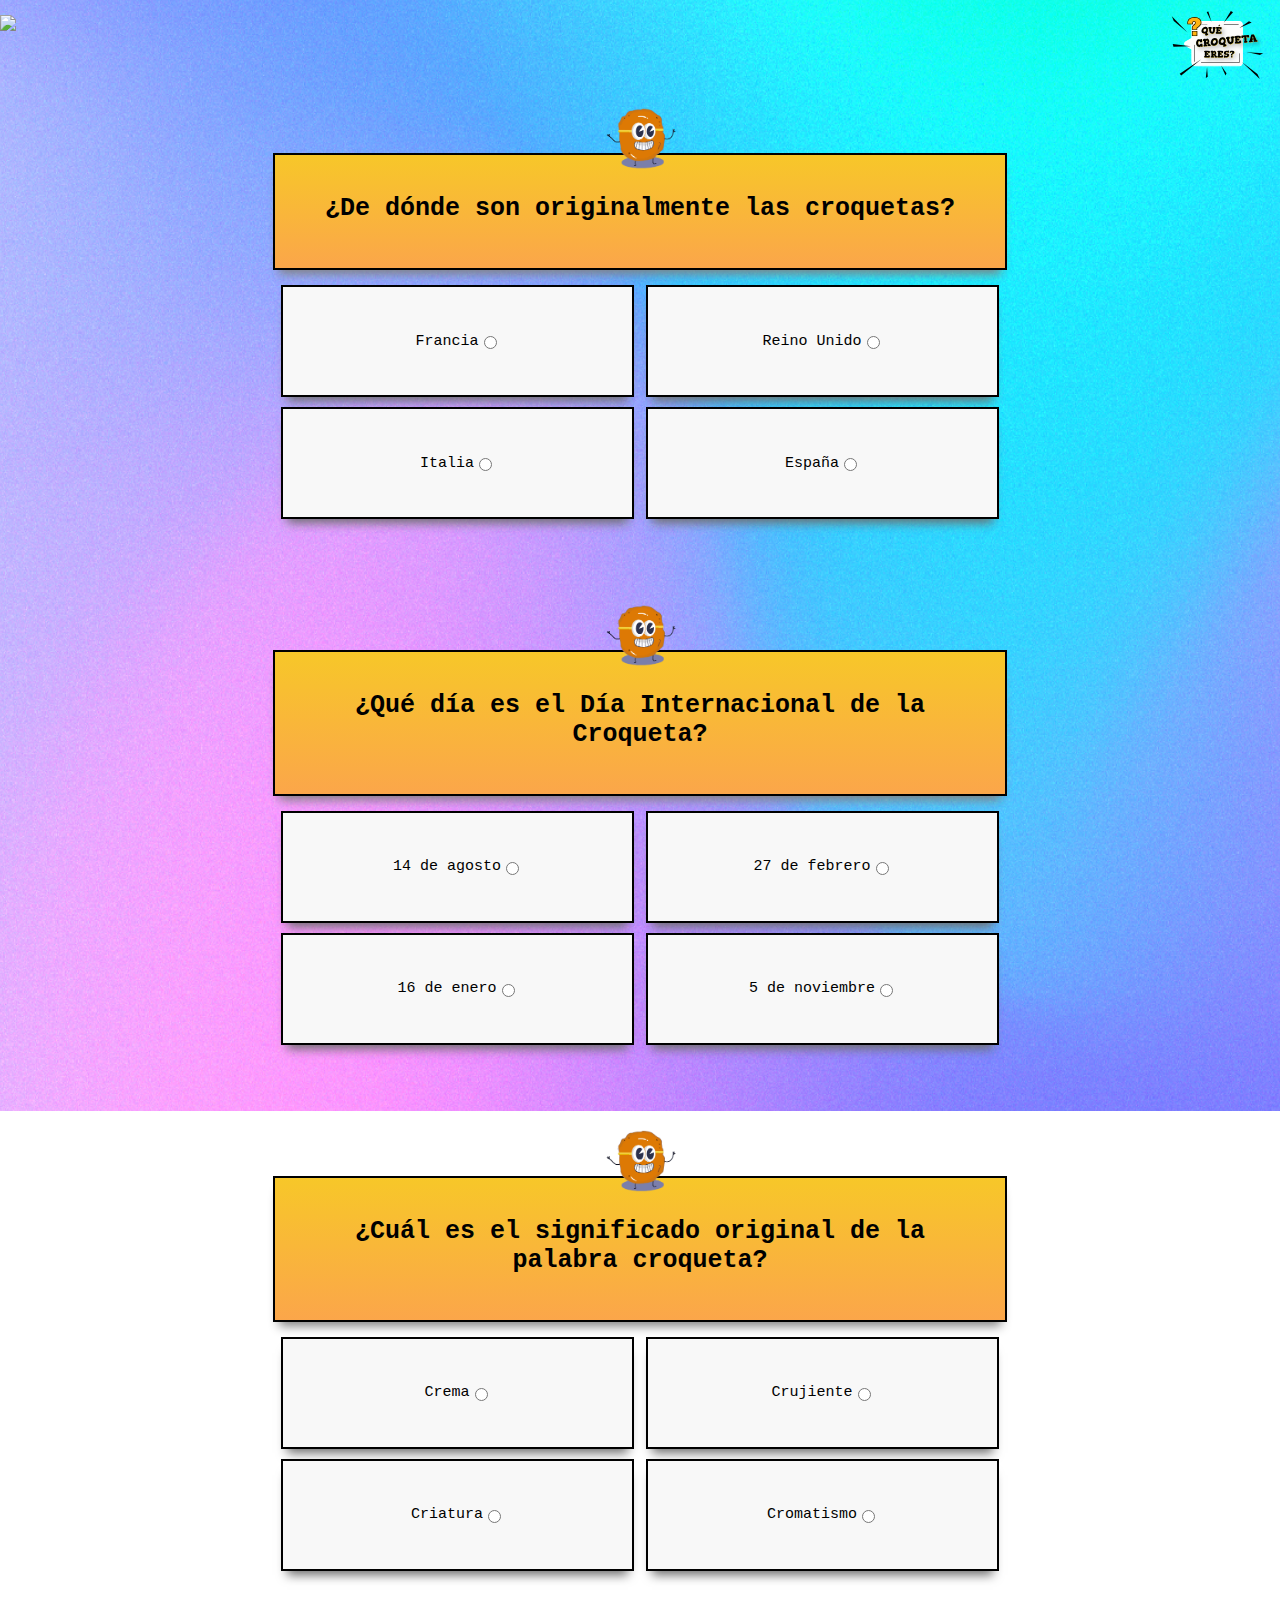
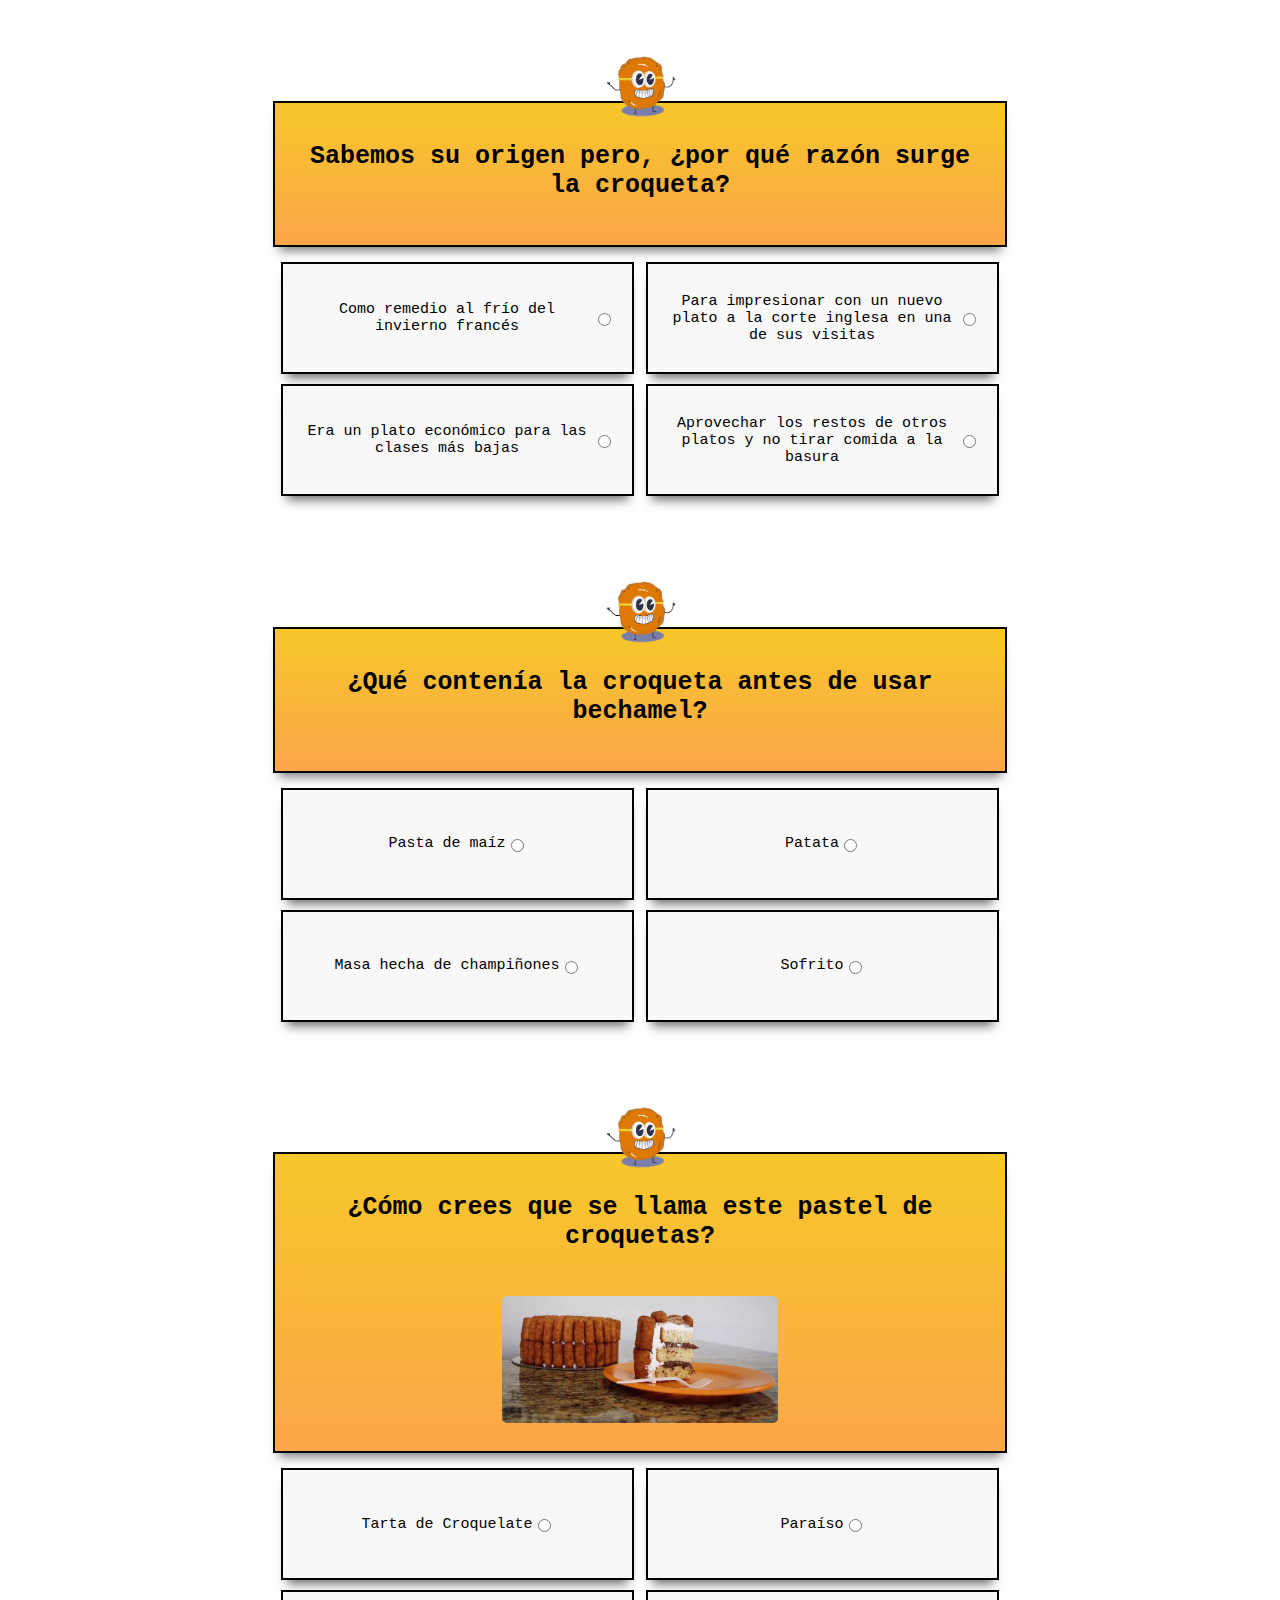
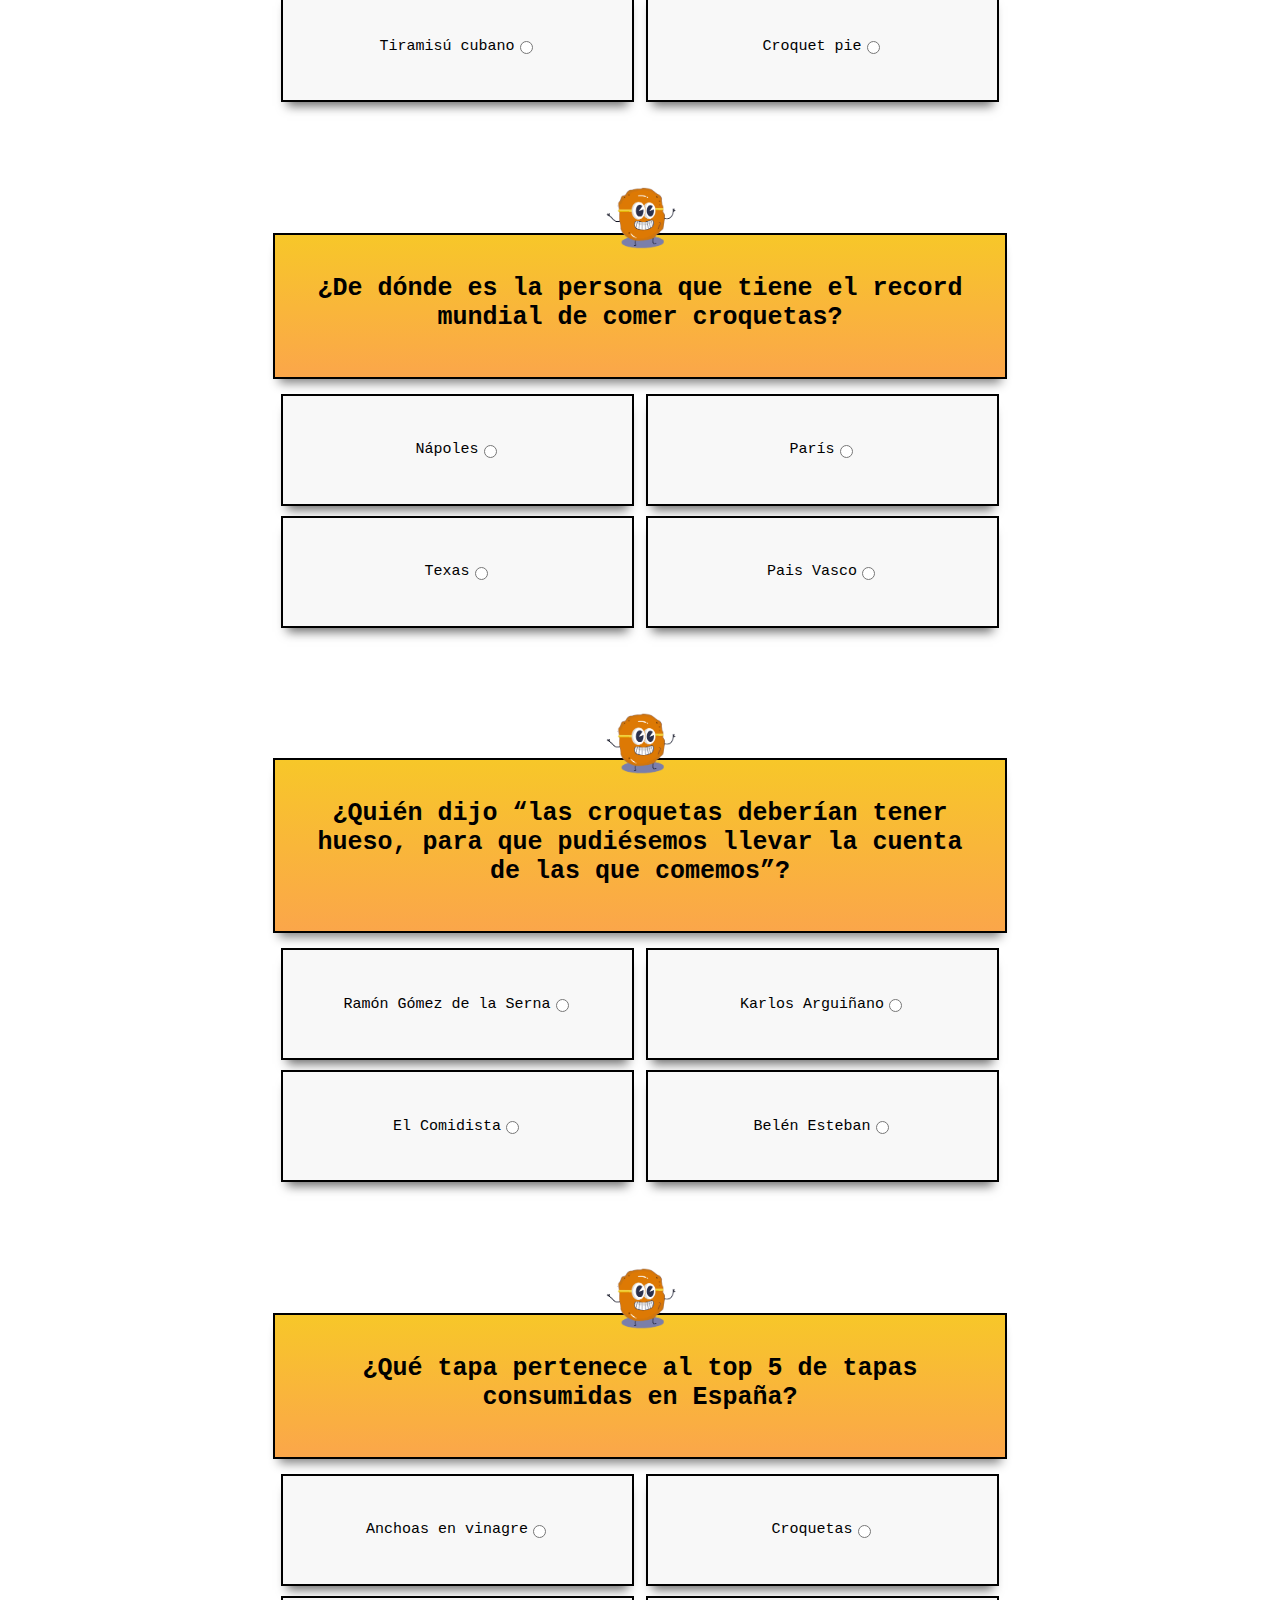
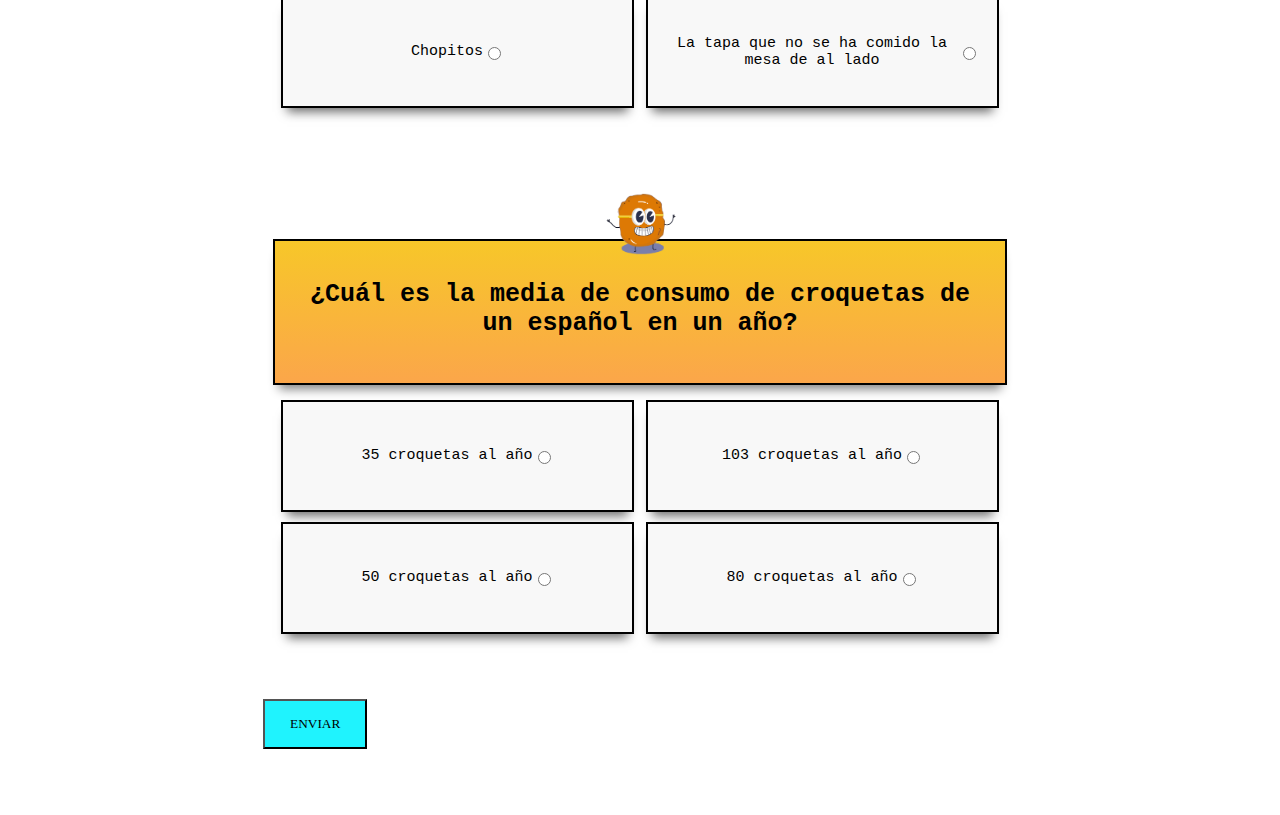
==== commit 292111ad: "UPDATE: add ../ css" ====
--- a/pages/quiz.html
+++ b/pages/quiz.html
@@ -5,8 +5,8 @@
     <meta http-equiv="X-UA-Compatible" content="IE=edge">
     <meta name="viewport" content="width=device-width, initial-scale=1.0">
     <title>Quiz</title>
-    <link rel="stylesheet" href="css/styles.css">
-    <link rel="shortcut icon" href="media/bg/favicon-05.png" type="image/x-icon">
+    <link rel="stylesheet" href="../css/styles.css">
+    <link rel="shortcut icon" href="../media/bg/favicon-05.png" type="image/x-icon">
 </head>
 <body class="body-quiz">
 
@@ -17,7 +17,7 @@
                </a>
           </div>
           <div id="logo-header-div">
-               <img src="media/bg/outlines/top-dcha-01.svg" alt="logo header" id="logo-header-img">
+               <img src="../media/bg/outlines/top-dcha-01.svg" alt="logo header" id="logo-header-img">
           </div>
      </header>
      <section id="formulario">
@@ -25,7 +25,7 @@
                
                <fieldset id="origen">
                     <div class="pregunta">
-                         <img src="media/bg/favicon-05.png" alt="croqueta-horizontal" class="croqueta-img-pregunta">
+                         <img src="../media/bg/favicon-05.png" alt="croqueta-horizontal" class="croqueta-img-pregunta">
                          <legend>¿De dónde son originalmente las croquetas?</legend>
                     </div>     
                  
@@ -56,7 +56,7 @@
        
                 <fieldset id="dia-internacional">
                     <div class="pregunta">
-                         <img src="media/bg/favicon-05.png" alt="croqueta-horizontal" class="croqueta-img-pregunta">
+                         <img src="../media/bg/favicon-05.png" alt="croqueta-horizontal" class="croqueta-img-pregunta">
                          <legend>¿Qué día es el Día Internacional de la Croqueta?</legend>
                     </div>     
           
@@ -83,7 +83,7 @@
        
                <fieldset id="significado">
                     <div class="pregunta">
-                         <img src="media/bg/favicon-05.png" alt="croqueta-horizontal" class="croqueta-img-pregunta">
+                         <img src="../media/bg/favicon-05.png" alt="croqueta-horizontal" class="croqueta-img-pregunta">
                          <legend>¿Cuál es el significado original de la palabra croqueta?</legend>
                     </div>
           
@@ -111,7 +111,7 @@
        
                <fieldset id="razón">
                     <div class="pregunta">
-                         <img src="media/bg/favicon-05.png" alt="croqueta-horizontal" class="croqueta-img-pregunta">
+                         <img src="../media/bg/favicon-05.png" alt="croqueta-horizontal" class="croqueta-img-pregunta">
                          <legend>Sabemos su origen pero, ¿por qué razón surge la croqueta?</legend>
                     </div>
                 
@@ -140,7 +140,7 @@
          
                <fieldset id="bechamel">
                     <div class="pregunta">
-                         <img src="media/bg/favicon-05.png" alt="croqueta-horizontal" class="croqueta-img-pregunta">
+                         <img src="../media/bg/favicon-05.png" alt="croqueta-horizontal" class="croqueta-img-pregunta">
                          <legend>¿Qué contenía la croqueta antes de usar bechamel?</legend>
                     </div>
 
@@ -168,9 +168,9 @@
      
                <fieldset id="pastel">
                     <div class="pregunta">
-                         <img src="media/bg/favicon-05.png" alt="croqueta-horizontal" class="croqueta-img-pregunta">
+                         <img src="../media/bg/favicon-05.png" alt="croqueta-horizontal" class="croqueta-img-pregunta">
                          <legend>¿Cómo crees que se llama este pastel de croquetas?</legend>
-                         <img src="media/tarta_croquetas.jpg" alt="tarta-croquetas" id="foto-tarta">
+                         <img src="../media/tarta_croquetas.jpg" alt="tarta-croquetas" id="foto-tarta">
                     </div>
                  <div class="respuestas-div">
                       <div class="respuestas-caja incorrecta6">
@@ -196,7 +196,7 @@
        
                <fieldset id="record-mundial">
                     <div class="pregunta">
-                         <img src="media/bg/favicon-05.png" alt="croqueta-horizontal" class="croqueta-img-pregunta">
+                         <img src="../media/bg/favicon-05.png" alt="croqueta-horizontal" class="croqueta-img-pregunta">
                          <legend>¿De dónde es la persona que tiene el record mundial de comer croquetas?</legend>
                     </div>
                 
@@ -224,7 +224,7 @@
        
                <fieldset id="quote">
                     <div class="pregunta">
-                         <img src="media/bg/favicon-05.png" alt="croqueta-horizontal" class="croqueta-img-pregunta">
+                         <img src="../media/bg/favicon-05.png" alt="croqueta-horizontal" class="croqueta-img-pregunta">
                          <legend>¿Quién dijo “las croquetas deberían tener hueso, para que pudiésemos llevar la cuenta de las que comemos”?</legend>
                     </div>
                  
@@ -252,7 +252,7 @@
        
                <fieldset id="top5">
                     <div class="pregunta">
-                         <img src="media/bg/favicon-05.png" alt="croqueta-horizontal" class="croqueta-img-pregunta">
+                         <img src="../media/bg/favicon-05.png" alt="croqueta-horizontal" class="croqueta-img-pregunta">
                          <legend>¿Qué tapa pertenece al top 5 de tapas consumidas en España?</legend>
                     </div> 
             
@@ -280,7 +280,7 @@
       
                <fieldset id="consumo-medio">
                     <div class="pregunta">
-                         <img src="media/bg/favicon-05.png" alt="croqueta-horizontal" class="croqueta-img-pregunta">
+                         <img src="../media/bg/favicon-05.png" alt="croqueta-horizontal" class="croqueta-img-pregunta">
                          <legend>¿Cuál es la media de consumo de croquetas de un español en un año?</legend>
                     </div>
                  
@@ -307,7 +307,7 @@
                </fieldset>  
 
 
-            <section id="boton-submit">
+            <section id=".boton-submit">
                <button type="submit" class="submit-button">ENVIAR</button>
             </section>
 
@@ -320,6 +320,6 @@
      </div>
     </section>
     <div name="reset" id="reset-button-div"></div>
-<script src="js/script.js"></script>
+<script src="../js/script.js"></script>
 </body>
 </html>
--- a/css/styles.css
+++ b/css/styles.css
@@ -0,0 +1,413 @@
+html, body {
+	width: 100%;
+    height: 100%;
+    margin: 0;
+}
+
+/* *{
+    border: 2px dotted red; ;
+}   */
+
+@import url('https://fonts.googleapis.com/css2?family=Acme&display=swap');
+@import url('https://fonts.googleapis.com/css2?family=Gorditas:wght@400;700&display=swap');
+/*font-family: 'Gorditas', cursive;*/
+
+/*_________INDEX__________*/
+#body-index{
+    display: flex;
+    background-image: url(../media/bg/background-01.svg);
+    background-size: cover;
+    background-repeat: no-repeat;
+    background-position: center;
+    background-attachment: fixed;
+    height: 90vh;
+    flex-direction: column;
+    align-items: center;
+    place-content: space-between;
+}
+
+
+/*boton Empezar Index*/
+.button-div{
+    display: flex;
+    align-self: flex-end;
+    width: 100%;
+    flex-direction: column;
+    align-items: center;
+}
+
+.button-img{
+    display: flex;
+    justify-content: center;
+    max-width: 300px;
+    height: auto;
+    width: 90%;
+    transition: all .2s ease-in-out;
+}
+
+.button-img:hover{
+    transform: scale(1.1);
+}
+
+#anchorDiv{
+    display: flex;
+    justify-content: center;
+}
+
+
+
+/*Croqueta img*/
+.croqueta-img{
+    max-width: 320px;
+    width: 90%;
+}
+.croqueta-div{
+    display: flex;
+    width: 100%;
+    margin-top: 30px;
+    justify-content: center;
+}
+
+/*div párrafo*/
+.div-parr{
+    display: flex;
+    width: 100%;
+    justify-content: center;
+    max-width: 300px;
+}
+.parr-index{
+    font-family:monospace;
+    margin-top: 0;
+    text-align: center;
+    font-size: 21px;
+    margin-left: 9px;
+    margin-right: 9px;
+}
+
+
+
+
+/*________QUIZ PAGE_______*/
+.body-quiz {
+    background-image: url(../media/bg/background-01.svg);
+    background-size: cover;
+    background-repeat: no-repeat;
+    background-position: center;
+    background-attachment: fixed;
+}
+
+fieldset{
+    height: 100%;
+    margin-top: 60px;
+    border: none;
+    display: flex;
+    flex-direction: column;
+    align-items: center;
+    margin-left: 0;
+    margin-right: 0;
+    padding-bottom: 131px;
+}
+
+.croqueta-img-pregunta{
+    z-index: 1;
+    margin-top: -100px;
+    width: 75px;
+}
+
+
+
+/*boton atras*/
+.atras-img{
+    transition: all .2s ease-in-out;
+   
+}
+.atras:hover{
+    transform: scale(1.1);
+}
+.atras-div{
+    display: flex;
+    align-items: flex-start;
+    margin-top: 15px;
+}
+
+
+
+/* imagen HEADER */
+.header-div{
+    display: flex;
+    justify-content: space-between;
+    width: 100%;
+    height: fit-content;
+    
+}
+#logo-header-div{
+    margin-top: 6px;
+    margin-right: 5px;
+}
+
+#logo-header-img{
+    min-width: 105px;
+    margin-right: 5px;
+
+}
+
+
+
+/*QUIZ*/
+.tarjeta img{
+    display: block;
+    margin: 10px auto;
+    max-width: 300px;
+    max-height: 100px;
+    text-align: center;
+    width: 130px;
+    height: 90px;
+    border-radius: 10px;
+}
+
+.tarjeta img:hover{
+    opacity: 0.6;
+    transition: 0.3s;
+}
+
+legend{
+    padding-bottom: 45px;
+    padding-top: 10px;
+    padding-left: 20px;
+    padding-right: 20px;
+}
+
+
+.pregunta{
+    border: 2px solid black;
+    font-weight: bold;
+    text-align: center;
+    color: black;
+    font-size: 25px;
+    font-family: monospace;
+    opacity: 100%;
+    height: fit-content;
+    box-shadow: 0px 10px 10px -6px grey;
+    background: linear-gradient(rgb(247, 199, 41), #fba64a);
+    min-width: fit-content;
+    width: 100%;
+}
+
+.respuestas-div{
+    text-align: center;
+    display: flex;
+    flex-direction: column;
+    border-radius: 5px;
+    justify-content: center;
+    width: 100%;
+}
+
+.respuestas-caja{
+    border: 2px solid black;
+    background-color: #f8f8f8;
+    padding: 18px;
+    margin-top: 10px;
+    height: 40px;
+    box-shadow: 0px 10px 10px -6px rgb(109 109 109);
+    display: flex;
+    justify-content: center;
+    align-items: center;
+}
+
+
+label{
+    color: rgb(0, 0, 0);
+    text-align: center;
+    font-family: monospace;
+    font-size: 15px;
+}
+
+.myStyle{
+    background-color: green;
+}
+
+.myStyle1{
+    background-color: red;
+}
+
+
+#botones-final{
+    display: flex;
+    flex-direction: row;
+    justify-content: space-around;
+    padding: 15px;
+}
+
+
+/*CLOSE button*/
+#close-button{
+    padding: 10px;
+	width: 50px;
+	cursor: pointer;
+	margin-top: 10px;
+	margin-bottom: 10px;
+	display: inline-block;
+    color: white;
+    font-size: 25px;
+    font-family: fantasy;
+    font-weight:bolder;
+    text-align: center;
+    opacity: 0;
+}
+
+#close-button:hover{
+	opacity: .8;
+}
+
+
+/*RESET button*/
+#reset-button-div{
+    display: none;
+    flex-direction: row;
+    justify-content: space-around;
+    padding: 15px;
+}
+
+#reset-button{
+    background-color: #cc4cd8;
+    color: white;
+    padding: 15px 25px;
+    text-decoration: none;
+    font-family: 'Gorditas', cursive;
+}
+#reset-button:hover{
+    background-color: #1ff3fe;
+    color: black;
+  }
+
+
+
+/*boton radius*/
+/* input{
+    opacity: .0;
+} */
+
+
+#foto-tarta{
+    max-width: 276px;
+    margin-bottom: 20px;
+    border-radius: 5px;
+}
+
+
+/*submit button*/
+
+.submit-button {
+    background-color: #1ff3fe;
+    color: black;
+    padding: 15px 25px;
+    text-decoration: none;
+    font-family: 'Gorditas', cursive;
+  }
+  
+  .submit-button:hover {
+    background-color: #cc4cd8;
+    color: white;
+  }
+
+   #boton-submit{
+    display: flex;
+    justify-content: center;
+   }
+
+
+  .container{
+    width: 100%;
+    height: 100vh;
+    position: fixed;
+    margin: 0;
+    padding: 0;
+    display: flex;
+    background-color: rgb(41 41 41 / 90%);
+    flex-direction: column;
+    align-content: center;
+    align-items: center;
+    justify-content: center;
+    bottom: 0px;
+}
+
+.div-resultados{
+    width: 100%;
+    display: flex;
+    animation-timing-function: ease-in-out;
+}
+
+
+.clasefoto{
+    width: 80%;
+    height: auto;
+    text-align: center;
+    border-radius: 10px;
+    border: 4px solid black;
+}
+
+.claseparrafo{
+    font-size: 20px;
+    font-family: monospace;
+    font-weight: bolder;
+    text-decoration: underline;
+    color: white;
+
+}
+
+
+
+
+
+/*MEDIA QUERY*/
+@media only screen and (min-width: 768px) {
+   
+
+    .body-quiz{
+        flex-wrap: wrap;
+        min-width: none;
+        justify-content: center;
+    }
+
+ /*    .pregunta{
+       min-width: fit-content;
+    } */
+
+    .respuestas-div{
+        display: flex;
+        flex-wrap: wrap;
+        flex-direction: row;
+        margin-top: 10px;
+        justify-content: space-around;
+        
+    }
+
+    .respuestas-caja {
+        width: 100%;
+        height: 8vh;
+        margin: 5px;
+        max-width: 43%;
+    }
+
+    #formulario{
+        width: 100%;
+    justify-content: center;
+    display: flex;
+    }
+
+    .clasefoto{
+        width: 50%;
+    }
+
+    .clase-formulario{
+        max-width: 100%;
+    }
+
+    fieldset{
+        height: auto;
+        padding-bottom: 60px;
+        max-width: 730px;
+    }
+
+ 
+  }
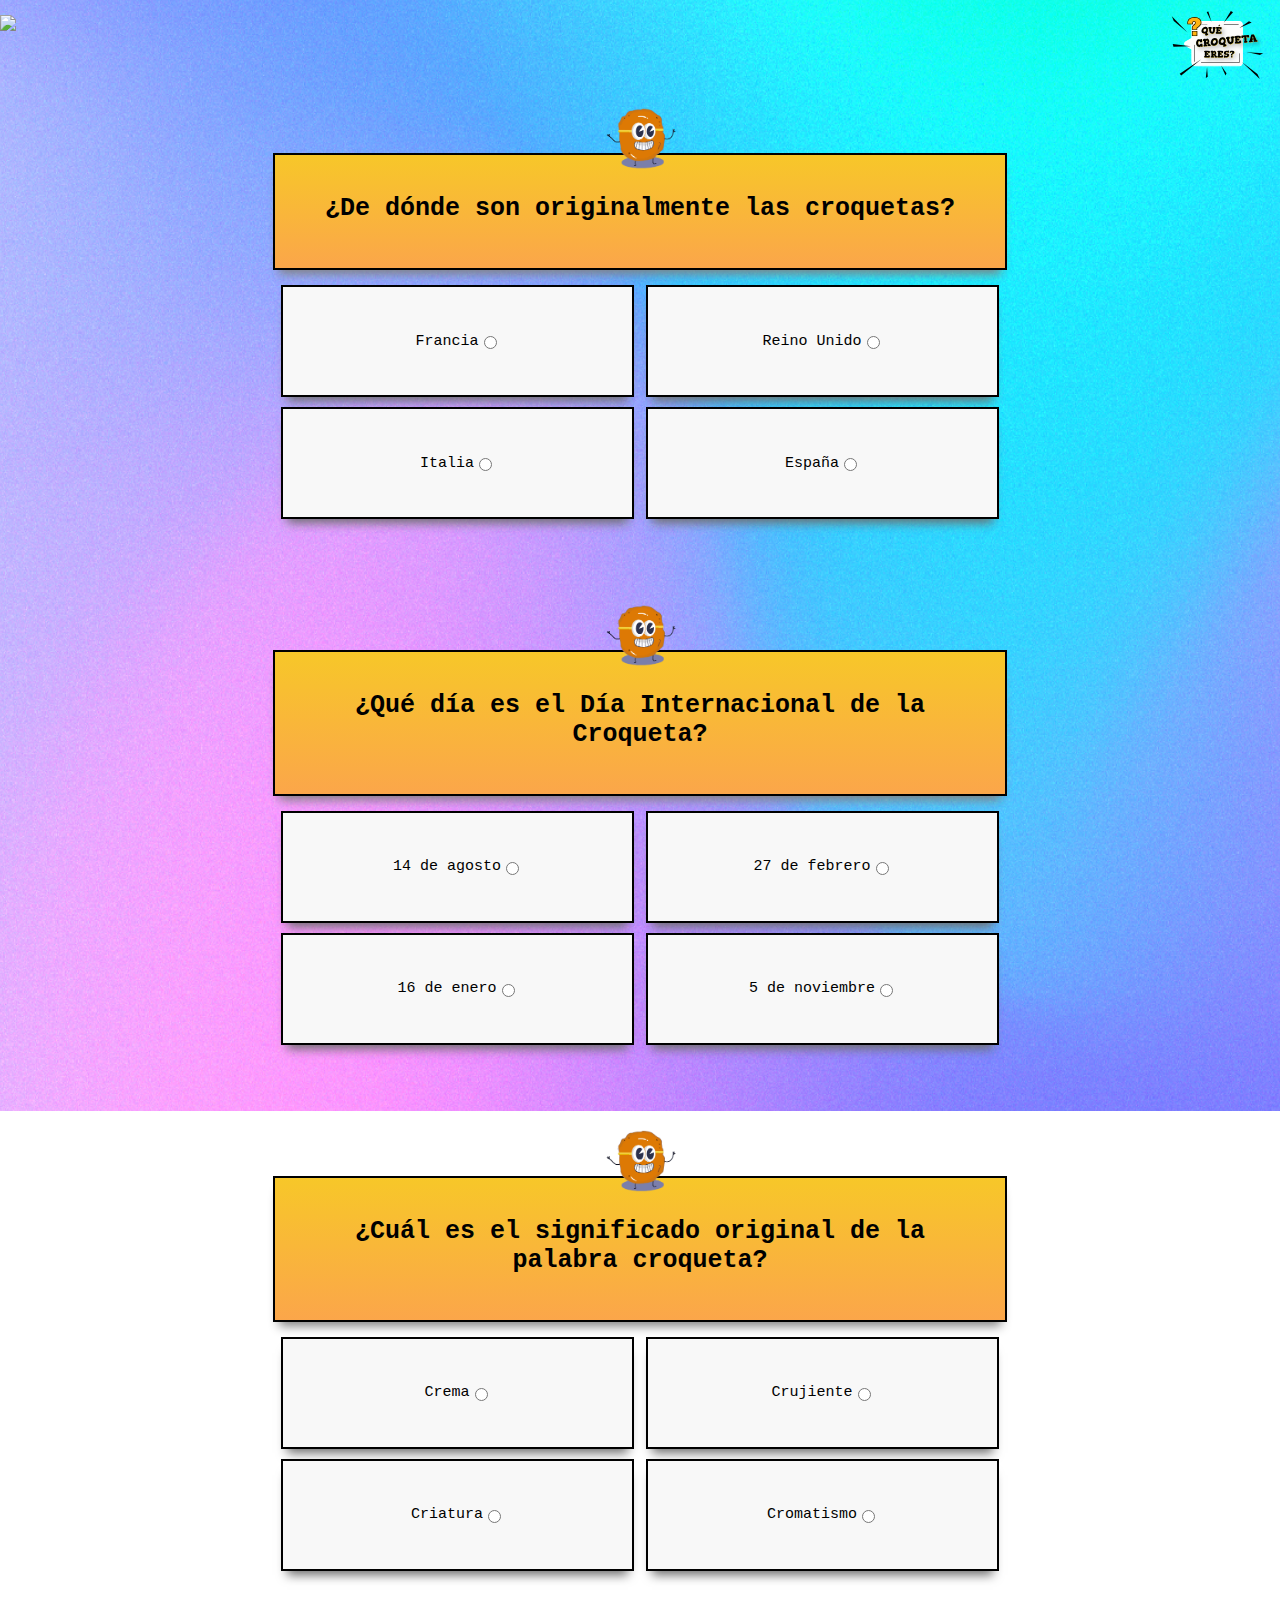
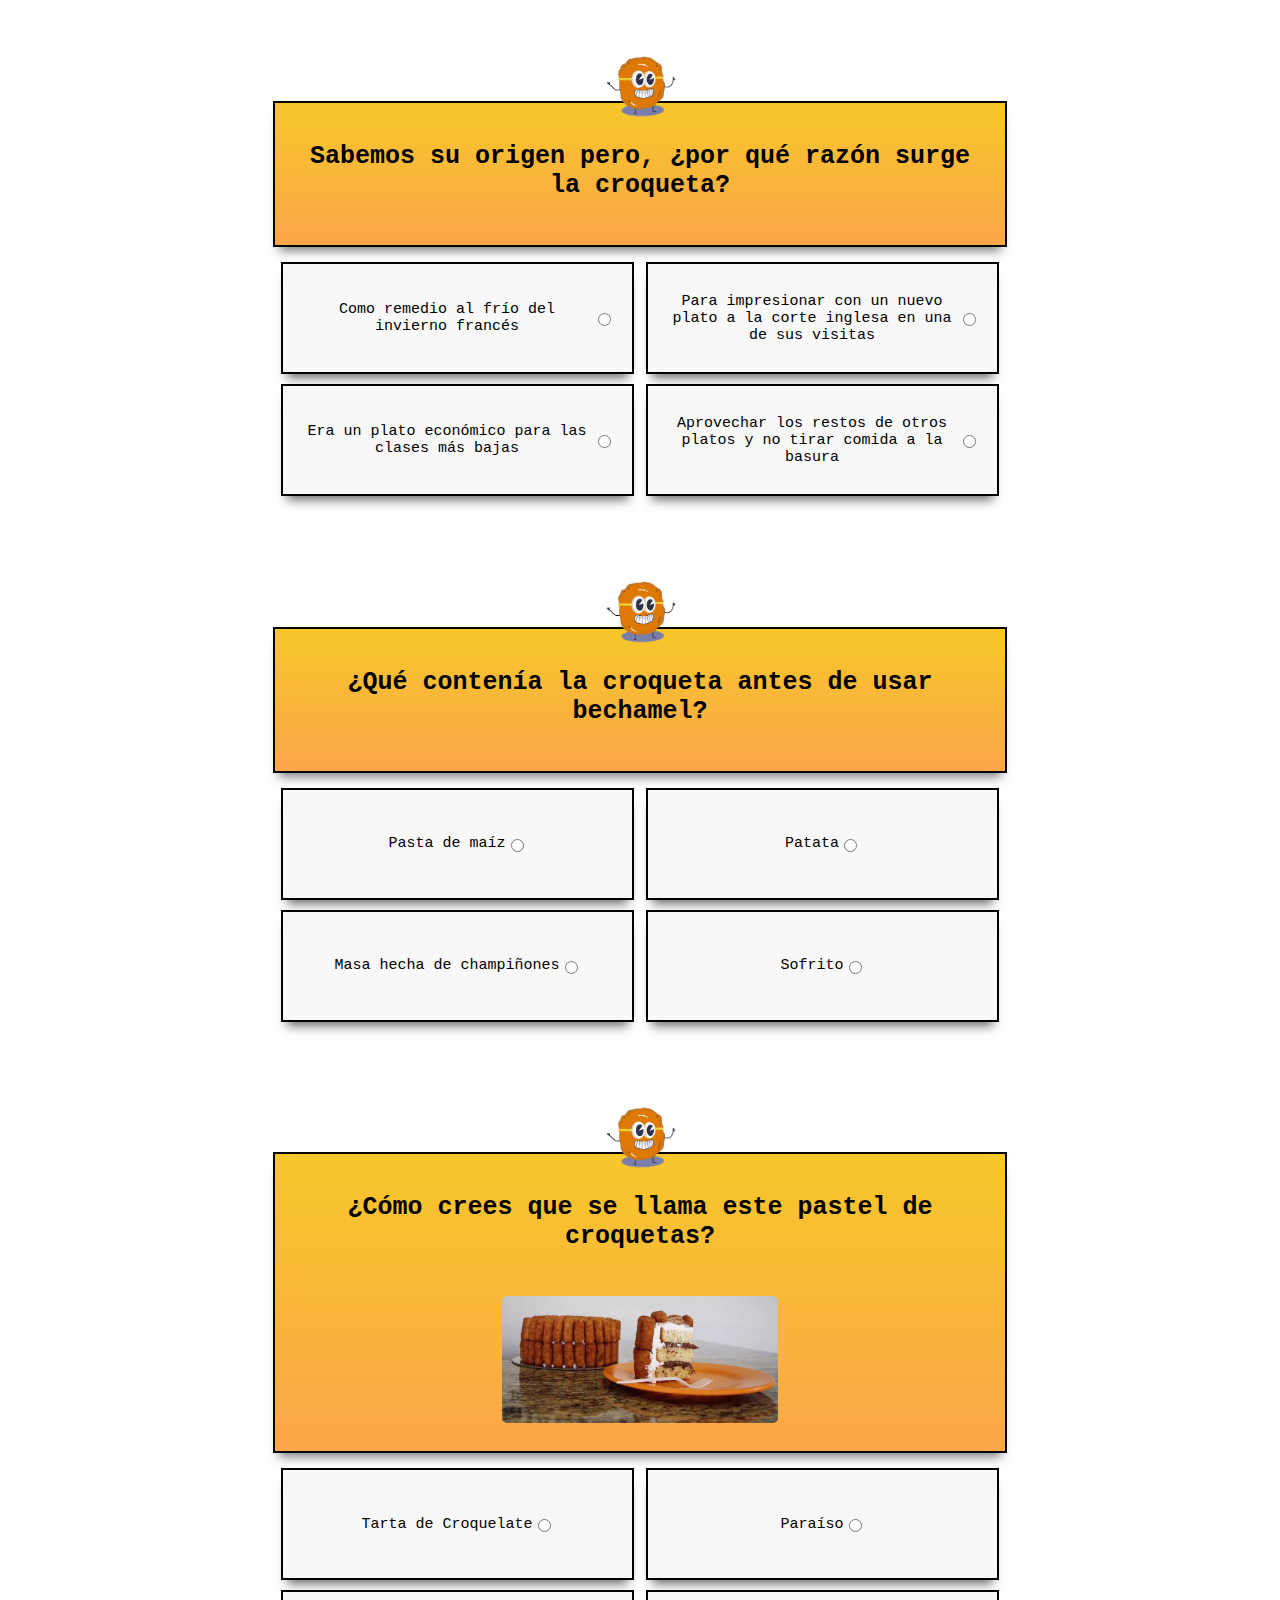
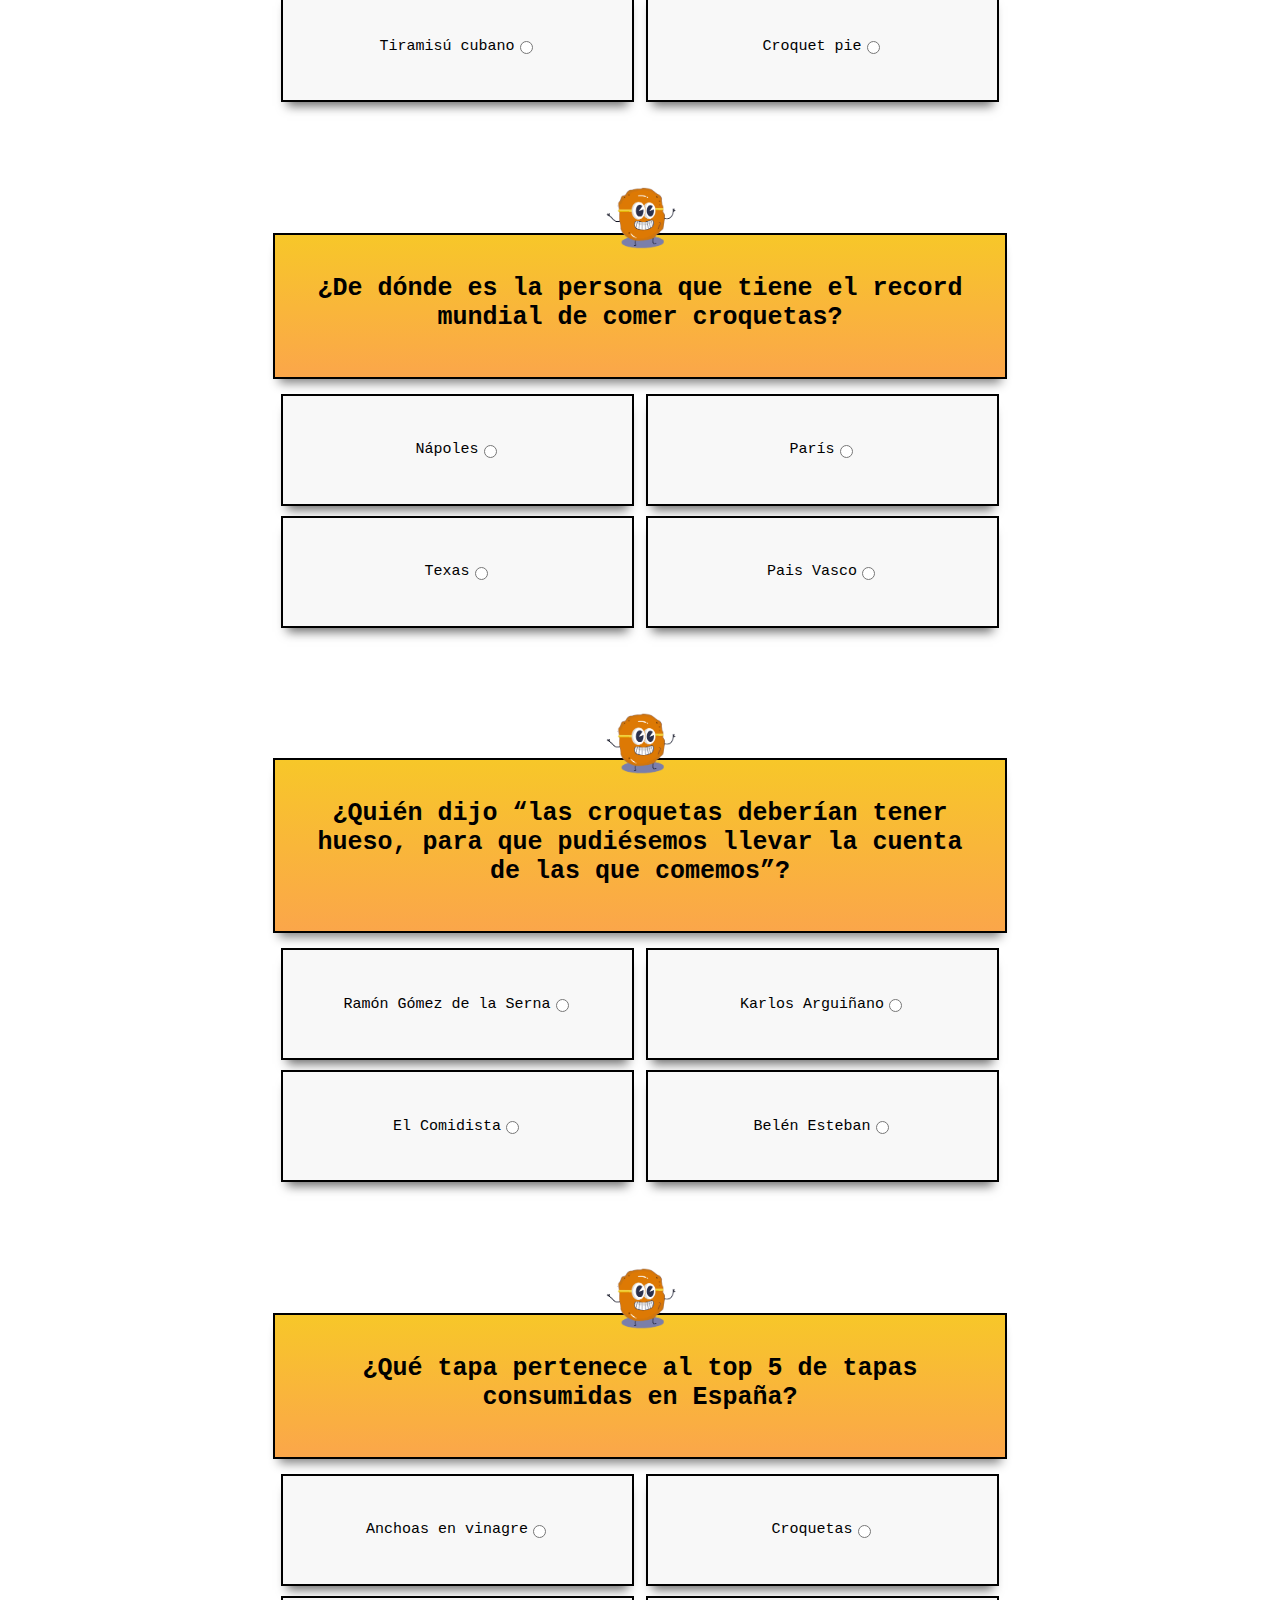
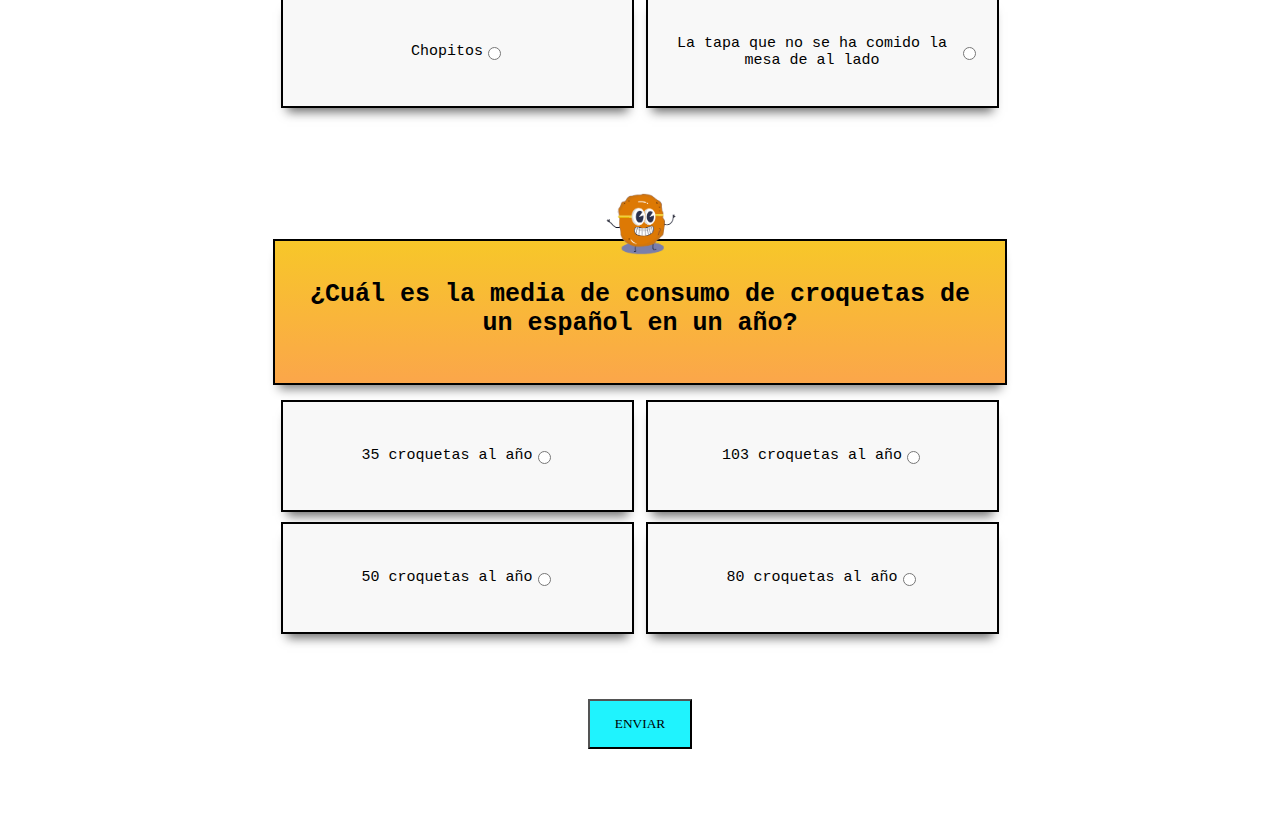
==== commit 8d45dfea: "UPDATE: remove "." id submit btn" ====
--- a/pages/quiz.html
+++ b/pages/quiz.html
@@ -307,7 +307,7 @@
                </fieldset>  
 
 
-            <section id=".boton-submit">
+            <section id="boton-submit">
                <button type="submit" class="submit-button">ENVIAR</button>
             </section>
 
